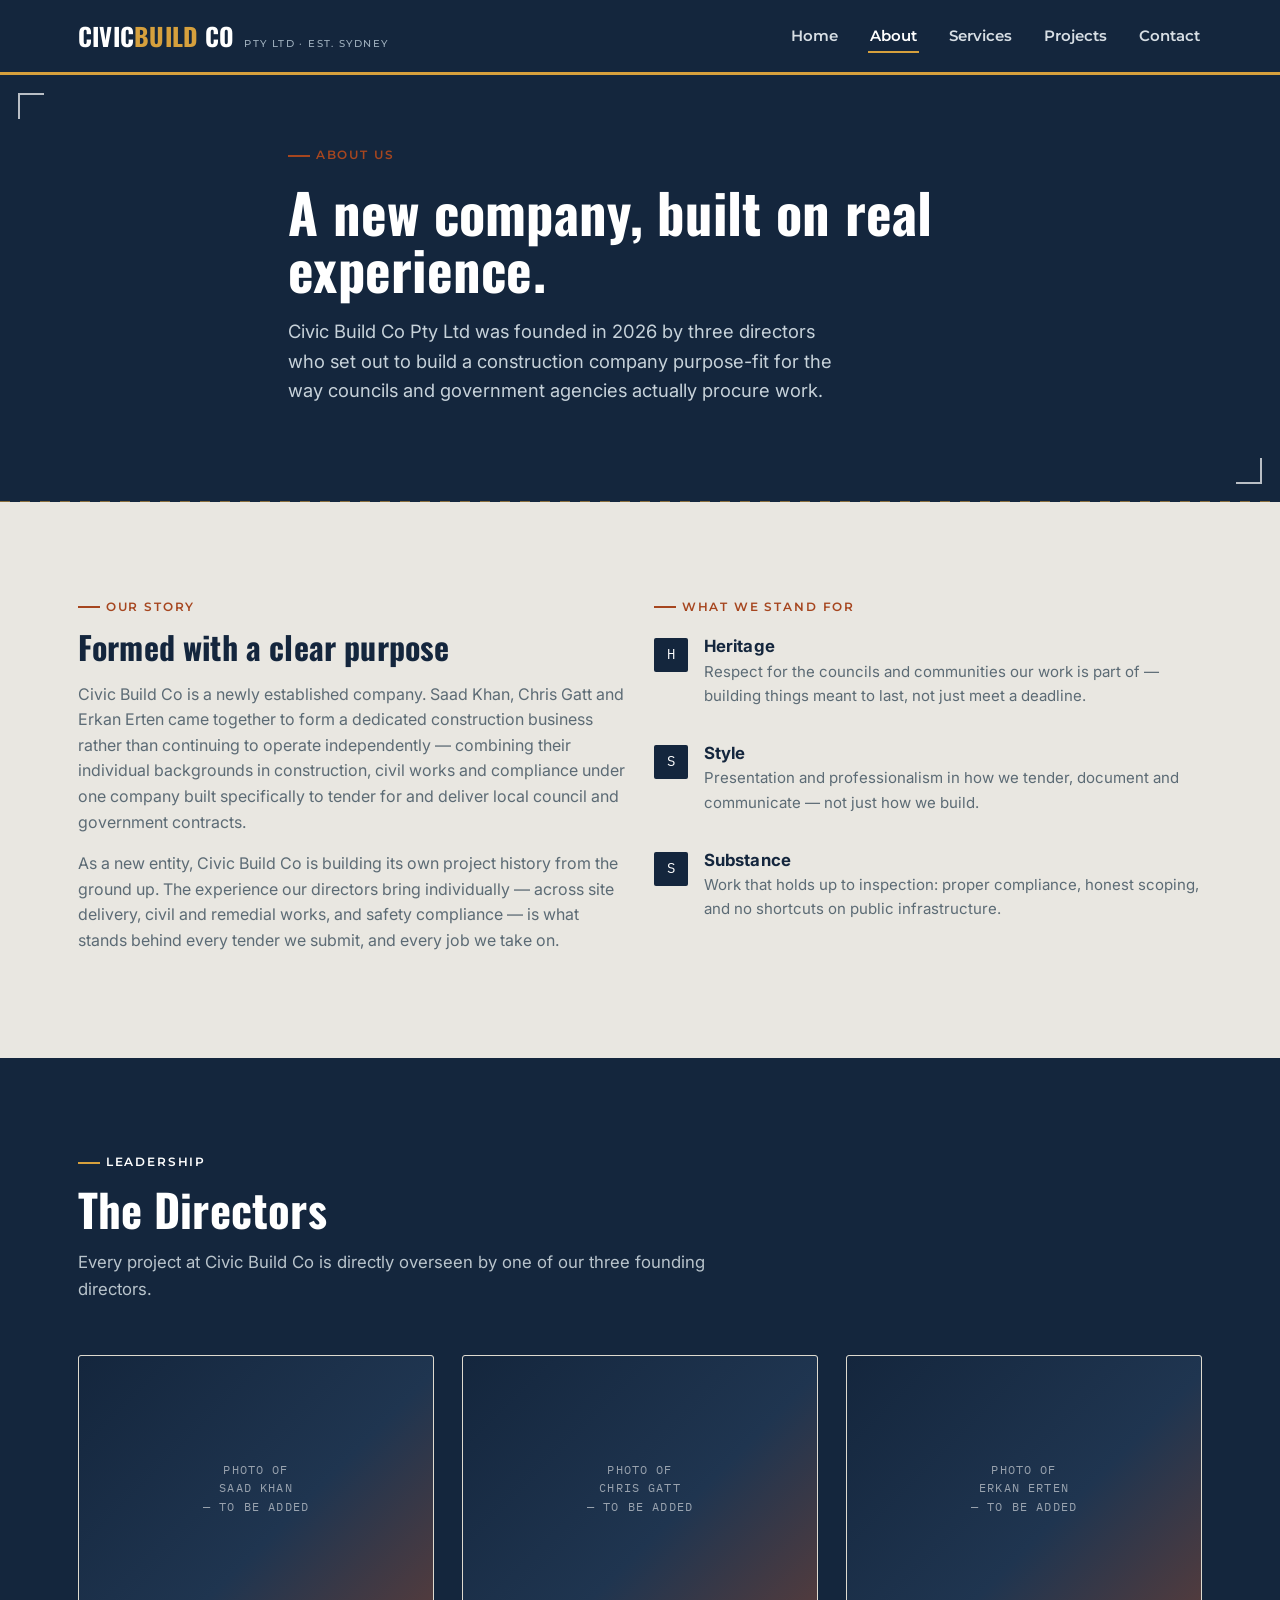
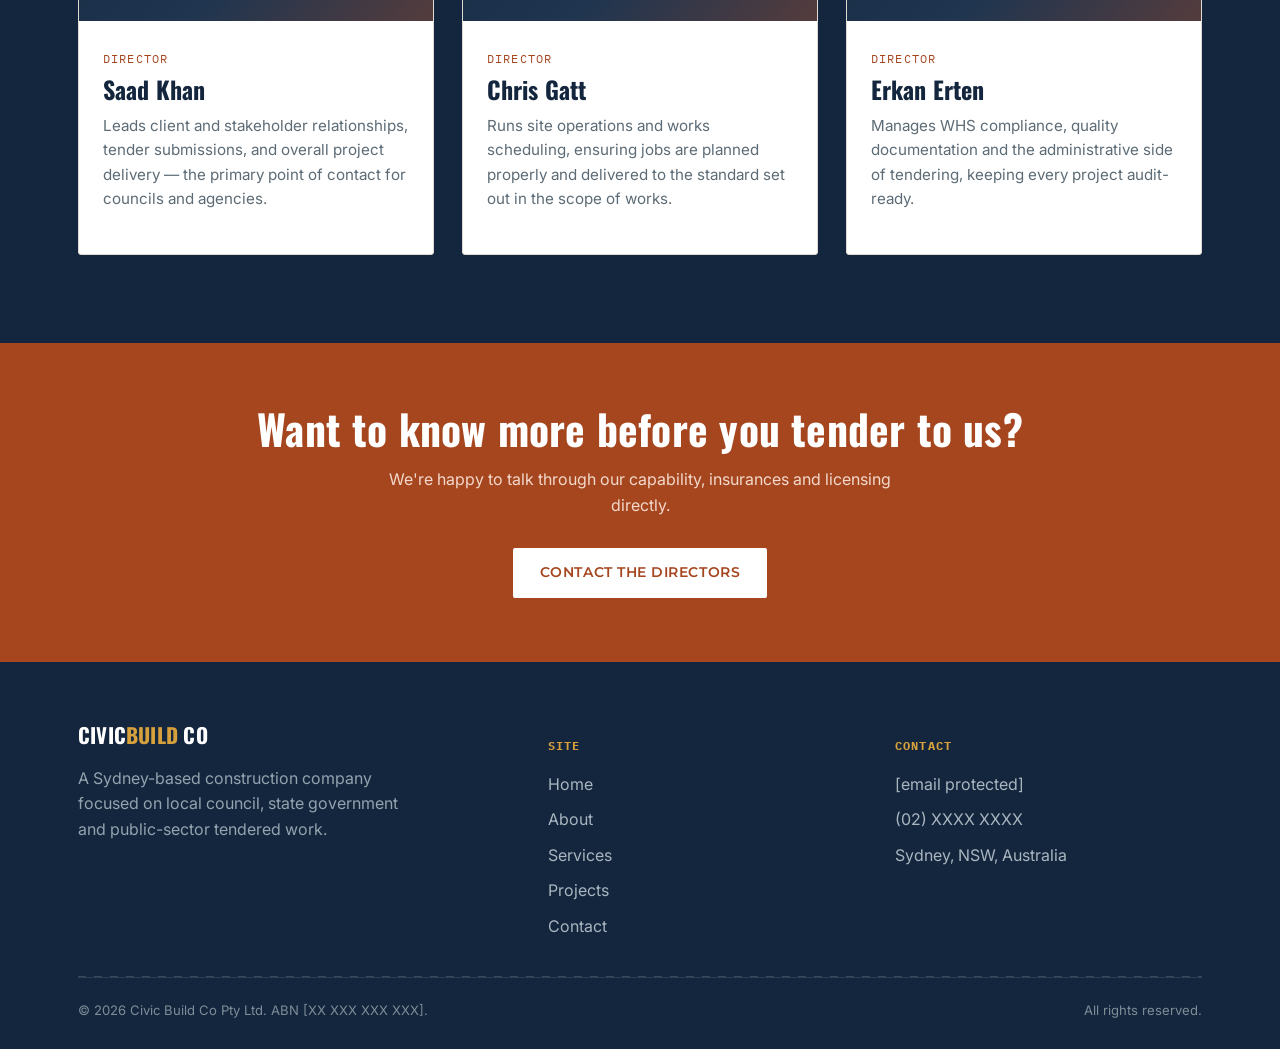
==== about.html @ bfa8e7fe "Add files via upload" ====
<!DOCTYPE html>
<html lang="en-AU">
<head>
<meta charset="UTF-8">
<meta name="viewport" content="width=device-width, initial-scale=1.0">
<title>About | Civic Build Co</title>
<meta name="description" content="Meet Civic Build Co — a Sydney-based construction company founded by three directors focused on local council and government tendered works.">
<link rel="stylesheet" href="styles.css">
</head>
<body>
<a href="#main" class="skip-link">Skip to content</a>

<header class="site-header">
  <nav class="nav-inner">
    <a href="index.html" class="brand">
      <span class="brand-mark">CIVIC<span>BUILD</span> CO</span>
      <span class="brand-sub">Pty Ltd · Est. Sydney</span>
    </a>
    <button class="nav-toggle" aria-label="Toggle menu" aria-expanded="false">☰</button>
    <ul class="nav-links">
      <li><a href="index.html">Home</a></li>
      <li><a href="about.html" class="active">About</a></li>
      <li><a href="services.html">Services</a></li>
      <li><a href="projects.html">Projects</a></li>
      <li><a href="contact.html">Contact</a></li>
    </ul>
  </nav>
</header>

<main id="main">

  <section class="hero" style="padding: 64px 0 78px;">
    <div class="regmark tl"></div>
    <div class="regmark br"></div>
    <div class="wrap hero-inner">
      <span class="eyebrow">About Us</span>
      <h1 style="font-size: clamp(2.2rem, 5vw, 3.4rem);">A new company, built on real experience.</h1>
      <p class="lede">Civic Build Co Pty Ltd was founded in 2026 by three directors who set out to build a construction company purpose-fit for the way councils and government agencies actually procure work.</p>
    </div>
  </section>

  <section>
    <div class="wrap">
      <div class="grid grid-2" style="align-items:start;">
        <div>
          <span class="eyebrow">Our Story</span>
          <h2 style="margin-top:14px; font-size:2rem;">Formed with a clear purpose</h2>
          <p style="color:var(--steel); margin-top:18px;">Civic Build Co is a newly established company. Saad Khan, Chris Gatt and Erkan Erten came together to form a dedicated construction business rather than continuing to operate independently — combining their individual backgrounds in construction, civil works and compliance under one company built specifically to tender for and deliver local council and government contracts.</p>
          <p style="color:var(--steel); margin-top:14px;">As a new entity, Civic Build Co is building its own project history from the ground up. The experience our directors bring individually — across site delivery, civil and remedial works, and safety compliance — is what stands behind every tender we submit, and every job we take on.</p>
        </div>
        <div>
          <span class="eyebrow">What We Stand For</span>
          <ul class="value-list" style="margin-top:22px;">
            <li>
              <span class="value-num" style="background:var(--ink);">H</span>
              <div>
                <h4>Heritage</h4>
                <p>Respect for the councils and communities our work is part of — building things meant to last, not just meet a deadline.</p>
              </div>
            </li>
            <li>
              <span class="value-num" style="background:var(--ink);">S</span>
              <div>
                <h4>Style</h4>
                <p>Presentation and professionalism in how we tender, document and communicate — not just how we build.</p>
              </div>
            </li>
            <li>
              <span class="value-num" style="background:var(--ink);">S</span>
              <div>
                <h4>Substance</h4>
                <p>Work that holds up to inspection: proper compliance, honest scoping, and no shortcuts on public infrastructure.</p>
              </div>
            </li>
          </ul>
        </div>
      </div>
    </div>
  </section>

  <section class="section-ink">
    <div class="wrap">
      <div class="section-head">
        <span class="eyebrow">Leadership</span>
        <h2>The Directors</h2>
        <p>Every project at Civic Build Co is directly overseen by one of our three founding directors.</p>
      </div>
      <div class="grid grid-3">
        <div class="director">
          <div class="director-photo">Photo of<br>Saad Khan<br>— to be added</div>
          <div class="director-body">
            <span class="role">Director</span>
            <h3>Saad Khan</h3>
            <p>Leads client and stakeholder relationships, tender submissions, and overall project delivery — the primary point of contact for councils and agencies.</p>
          </div>
        </div>
        <div class="director">
          <div class="director-photo">Photo of<br>Chris Gatt<br>— to be added</div>
          <div class="director-body">
            <span class="role">Director</span>
            <h3>Chris Gatt</h3>
            <p>Runs site operations and works scheduling, ensuring jobs are planned properly and delivered to the standard set out in the scope of works.</p>
          </div>
        </div>
        <div class="director">
          <div class="director-photo">Photo of<br>Erkan Erten<br>— to be added</div>
          <div class="director-body">
            <span class="role">Director</span>
            <h3>Erkan Erten</h3>
            <p>Manages WHS compliance, quality documentation and the administrative side of tendering, keeping every project audit-ready.</p>
          </div>
        </div>
      </div>
    </div>
  </section>

  <section class="cta-band">
    <div class="wrap">
      <h2>Want to know more before you tender to us?</h2>
      <p>We're happy to talk through our capability, insurances and licensing directly.</p>
      <div class="cta-row">
        <a href="contact.html" class="btn btn-amber" style="background:var(--white); color:var(--rust);">Contact the directors</a>
      </div>
    </div>
  </section>

</main>

<footer>
  <div class="wrap">
    <div class="footer-grid">
      <div>
        <span class="brand-mark" style="font-size:1.3rem;">CIVIC<span>BUILD</span> CO</span>
        <p style="margin-top:14px; max-width:320px; color:#93A3AF;">A Sydney-based construction company focused on local council, state government and public-sector tendered work.</p>
      </div>
      <div>
        <h5>Site</h5>
        <ul>
          <li><a href="index.html">Home</a></li>
          <li><a href="about.html">About</a></li>
          <li><a href="services.html">Services</a></li>
          <li><a href="projects.html">Projects</a></li>
          <li><a href="contact.html">Contact</a></li>
        </ul>
      </div>
      <div>
        <h5>Contact</h5>
        <ul>
          <li>[email protected]</li>
          <li>(02) XXXX XXXX</li>
          <li>Sydney, NSW, Australia</li>
        </ul>
      </div>
    </div>
    <hr class="dashline">
    <div class="footer-bottom">
      <span>© 2026 Civic Build Co Pty Ltd. ABN [XX XXX XXX XXX].</span>
      <span>All rights reserved.</span>
    </div>
  </div>
</footer>

<script src="script.js"></script>
</body>
</html>
---- styles.css ----
/* ============================================================
   CIVIC BUILD CO — Design tokens
   Palette: Ink Navy / Concrete / Brick Rust / Survey Amber / Steel
   Display: Oswald (condensed, industrial, civic-signage feel)
   Nav / labels: Montserrat (geometric structure for wayfinding elements)
   Body: Inter (clean, highly legible for long-form council/tender copy)
   Utility: IBM Plex Mono (spec / tender reference codes)
   ============================================================ */

@import url('https://fonts.googleapis.com/css2?family=Oswald:wght@500;600;700&family=Montserrat:wght@500;600;700&family=Inter:wght@400;500;600&family=IBM+Plex+Mono:wght@500;600&display=swap');

:root{
  --ink:        #14263D;   /* primary navy - nav, headers, footer */
  --ink-2:      #1F3550;   /* lighter navy for panels */
  --concrete:   #E9E7E1;   /* page background - warm grey concrete */
  --concrete-2: #F5F4F0;   /* card background, lighter */
  --rust:       #A6461F;   /* brick / heritage accent */
  --amber:      #D6A03D;   /* survey amber - CTA / highlight */
  --steel:      #5C6B75;   /* secondary text, rules */
  --charcoal:   #1F2A33;   /* body text */
  --white:      #FFFFFF;

  --display: 'Oswald', sans-serif;
  --label:   'Montserrat', sans-serif;
  --body:    'Inter', sans-serif;
  --mono:    'IBM Plex Mono', monospace;

  --max: 1180px;
}

*{ box-sizing: border-box; }
html{ scroll-behavior: smooth; }

body{
  margin:0;
  background: var(--concrete);
  color: var(--charcoal);
  font-family: var(--body);
  font-size: 16px;
  line-height: 1.6;
  -webkit-font-smoothing: antialiased;
}

img{ max-width:100%; display:block; }
a{ color: inherit; text-decoration:none; }

h1,h2,h3,h4{
  font-family: var(--display);
  font-weight: 700;
  letter-spacing: 0.005em;
  line-height: 1.05;
  margin: 0;
  color: var(--ink);
}

.eyebrow{
  font-family: var(--label);
  font-weight: 600;
  font-size: 0.72rem;
  letter-spacing: 0.16em;
  text-transform: uppercase;
  color: var(--rust);
  display: inline-flex;
  align-items: center;
  gap: 0.5em;
}
.eyebrow::before{
  content:"";
  width: 22px;
  height: 2px;
  background: var(--rust);
  display:inline-block;
}

.wrap{
  max-width: var(--max);
  margin: 0 auto;
  padding: 0 28px;
}

/* ---------- header / nav ---------- */
.site-header{
  background: var(--ink);
  position: sticky;
  top: 0;
  z-index: 50;
  border-bottom: 3px solid var(--amber);
}
.nav-inner{
  max-width: var(--max);
  margin: 0 auto;
  padding: 16px 28px;
  display:flex;
  align-items:center;
  justify-content:space-between;
  gap: 20px;
}
.brand{
  display:flex;
  align-items:baseline;
  gap: 10px;
  color: var(--white);
}
.brand-mark{
  font-family: var(--display);
  font-weight: 700;
  font-size: 1.55rem;
  letter-spacing: 0.01em;
  color: var(--white);
}
.brand-mark span{ color: var(--amber); }
.brand-sub{
  font-family: var(--label);
  font-weight: 500;
  font-size: 0.62rem;
  letter-spacing: 0.14em;
  text-transform: uppercase;
  color: #9FB0BE;
  display:none;
}
@media (min-width: 640px){ .brand-sub{ display:inline; } }

.nav-links{
  display:flex;
  gap: 28px;
  list-style:none;
  margin:0; padding:0;
}
.nav-links a{
  font-family: var(--label);
  color: #D7DEE4;
  font-weight: 600;
  font-size: 0.92rem;
  padding: 6px 2px;
  border-bottom: 2px solid transparent;
  transition: color .15s ease, border-color .15s ease;
}
.nav-links a:hover, .nav-links a.active{
  color: var(--white);
  border-bottom-color: var(--amber);
}
.nav-toggle{ display:none; }

@media (max-width: 760px){
  .nav-links{
    position:absolute;
    top: 100%; left:0; right:0;
    background: var(--ink);
    flex-direction:column;
    padding: 8px 28px 20px;
    gap: 14px;
    display:none;
    border-bottom: 3px solid var(--amber);
  }
  .nav-links.open{ display:flex; }
  .nav-toggle{
    display:inline-flex;
    background:none;
    border: 1px solid #3A5066;
    color: var(--white);
    padding: 8px 12px;
    font-size: 1.1rem;
    cursor:pointer;
    border-radius: 3px;
  }
}

/* ---------- hero ---------- */
.hero{
  position:relative;
  background: var(--ink);
  color: var(--white);
  overflow:hidden;
  padding: 84px 0 96px;
}
.hero::after{
  /* dashed survey line motif */
  content:"";
  position:absolute;
  left:0; right:0; bottom:0;
  height: 1px;
  background-image: linear-gradient(90deg, rgba(214,160,61,0.6) 0 10px, transparent 10px 20px);
  background-size: 20px 1px;
}
.hero-inner{
  position:relative;
  z-index:2;
  max-width: 760px;
}
.hero h1{
  color: var(--white);
  font-size: clamp(2.6rem, 6vw, 4.4rem);
  margin-top: 18px;
}
.hero p.lede{
  font-size: 1.15rem;
  color: #C7D2DA;
  max-width: 560px;
  margin-top: 20px;
}
.hero .cta-row{
  display:flex;
  gap:14px;
  flex-wrap:wrap;
  margin-top: 34px;
}

/* skyline silhouette graphic */
.skyline{
  position:absolute;
  right: -40px; bottom: -1px;
  opacity: 0.9;
  width: min(52vw, 620px);
  z-index:1;
}
.skyline path{ fill: var(--ink-2); }
.skyline .rust{ fill: var(--rust); opacity:0.55; }

/* corner registration marks - signature element */
.regmark{
  position:absolute;
  width: 26px; height:26px;
  border-color: var(--amber);
  opacity:0.7;
}
.regmark.tl{ top:18px; left:18px; border-top:2px solid; border-left:2px solid; }
.regmark.br{ bottom:18px; right:18px; border-bottom:2px solid; border-right:2px solid; }

/* ---------- buttons ---------- */
.btn{
  display:inline-flex;
  align-items:center;
  gap:8px;
  padding: 13px 26px;
  font-family: var(--label);
  font-weight: 600;
  font-size: 0.85rem;
  letter-spacing: 0.04em;
  text-transform: uppercase;
  border-radius: 2px;
  border: 1px solid transparent;
  cursor:pointer;
  transition: transform .12s ease, background .15s ease, color .15s ease;
}
.btn:hover{ transform: translateY(-1px); }
.btn-amber{ background: var(--amber); color: var(--ink); font-weight:600; }
.btn-amber:hover{ background:#E4B155; }
.btn-outline{ border-color: rgba(255,255,255,0.4); color: var(--white); }
.btn-outline:hover{ border-color: var(--white); }
.btn-ink{ border-color: var(--ink); color: var(--ink); }
.btn-ink:hover{ background: var(--ink); color: var(--white); }

/* ---------- sections ---------- */
section{ padding: 88px 0; position:relative; }
.section-alt{ background: var(--concrete-2); }
.section-ink{ background: var(--ink); color: var(--white); }
.section-ink h2, .section-ink .eyebrow{ color: var(--white); }
.section-ink .eyebrow::before{ background: var(--amber); }

.section-head{ max-width: 640px; margin-bottom: 52px; }
.section-head h2{ font-size: clamp(2rem, 4vw, 2.8rem); margin-top: 14px; }
.section-head p{ color: var(--steel); margin-top: 16px; font-size: 1.05rem; }
.section-ink .section-head p{ color: #B9C4CC; }

/* spec tag - mono reference code, used because services genuinely map to tender/spec codes */
.spec-tag{
  font-family: var(--mono);
  font-size: 0.72rem;
  color: var(--rust);
  letter-spacing: 0.08em;
  background: rgba(166,70,31,0.09);
  padding: 3px 8px;
  border-radius: 2px;
  display:inline-block;
}
.section-ink .spec-tag{ background: rgba(214,160,61,0.14); color: var(--amber); }

/* grid */
.grid{ display:grid; gap: 28px; }
.grid-3{ grid-template-columns: repeat(3, 1fr); }
.grid-2{ grid-template-columns: repeat(2, 1fr); }
@media (max-width: 900px){ .grid-3{ grid-template-columns: 1fr 1fr; } }
@media (max-width: 640px){ .grid-3, .grid-2{ grid-template-columns: 1fr; } }

.card{
  background: var(--white);
  border: 1px solid #DEDACF;
  padding: 30px 26px;
  border-radius: 3px;
  position:relative;
}
.card h3{ font-size: 1.4rem; margin-top:12px; }
.card p{ color: var(--steel); margin-top:10px; font-size: 0.98rem; }
.card .regmark{ width:14px; height:14px; opacity:0.5; }
.card .regmark.tl{ top:10px; left:10px; }

/* directors */
.director{
  background: var(--white);
  border: 1px solid #DEDACF;
  padding: 0;
  overflow:hidden;
  border-radius: 3px;
}
.director-photo{
  aspect-ratio: 4/3;
  background: linear-gradient(135deg, var(--ink) 0%, var(--ink-2) 60%, var(--rust) 160%);
  display:flex;
  align-items:center;
  justify-content:center;
  color: rgba(255,255,255,0.55);
  font-family: var(--mono);
  font-size: 0.72rem;
  letter-spacing:0.1em;
  text-transform:uppercase;
  text-align:center;
  padding: 20px;
}
.director-body{ padding: 24px 24px 28px; }
.director-body .role{
  font-family: var(--mono);
  font-size: 0.72rem;
  letter-spacing:0.1em;
  text-transform:uppercase;
  color: var(--rust);
}
.director-body h3{ margin-top: 6px; font-size: 1.5rem; }
.director-body p{ color: var(--steel); margin-top:12px; font-size: 0.95rem; }

/* project placeholder frames */
.project-frame{
  aspect-ratio: 4/3;
  background: repeating-linear-gradient(135deg, #DAD6CB 0 2px, var(--concrete-2) 2px 14px);
  border: 1px dashed var(--steel);
  display:flex;
  flex-direction:column;
  align-items:center;
  justify-content:center;
  gap:6px;
  color: var(--steel);
  font-family: var(--mono);
  font-size: 0.72rem;
  letter-spacing:0.08em;
  text-transform:uppercase;
  text-align:center;
  padding: 16px;
}

/* divider with dashed survey line */
.dashline{
  border:0;
  height:1px;
  background-image: linear-gradient(90deg, rgba(92,107,117,0.5) 0 8px, transparent 8px 16px);
  background-size: 16px 1px;
  margin: 0;
}

/* value list */
.value-list{ list-style:none; margin:0; padding:0; display:grid; gap:22px; }
.value-list li{ display:flex; gap:16px; align-items:flex-start; }
.value-num{
  font-family: var(--mono);
  font-size: 0.85rem;
  color: var(--white);
  background: var(--rust);
  min-width: 34px; height:34px;
  border-radius: 2px;
  display:flex; align-items:center; justify-content:center;
  flex-shrink:0;
}
.value-list h4{ font-family: var(--body); font-weight:700; font-size:1.05rem; }
.value-list p{ color: var(--steel); font-size:0.94rem; margin-top:4px; }

/* CTA band */
.cta-band{
  background: var(--rust);
  color: var(--white);
  padding: 64px 0;
  text-align:center;
}
.cta-band h2{ color: var(--white); font-size: clamp(1.8rem, 4vw, 2.6rem); }
.cta-band p{ color: #F3D9CB; max-width: 560px; margin: 16px auto 0; }
.cta-band .cta-row{ justify-content:center; margin-top: 30px; }

/* forms */
.form-grid{ display:grid; gap:18px; grid-template-columns: 1fr 1fr; }
.form-grid .full{ grid-column: 1 / -1; }
@media (max-width:640px){ .form-grid{ grid-template-columns: 1fr; } }
label{
  font-family: var(--mono);
  font-size: 0.72rem;
  letter-spacing:0.08em;
  text-transform:uppercase;
  color: var(--steel);
  display:block;
  margin-bottom:8px;
}
input, textarea, select{
  width:100%;
  padding: 12px 14px;
  border: 1px solid #C9C4B6;
  background: var(--white);
  font-family: var(--body);
  font-size: 0.98rem;
  color: var(--charcoal);
  border-radius: 2px;
}
input:focus, textarea:focus, select:focus{
  outline: 2px solid var(--amber);
  outline-offset: 1px;
}
textarea{ resize: vertical; min-height: 130px; }

/* contact info blocks */
.info-block{ display:flex; gap:16px; align-items:flex-start; padding: 18px 0; }
.info-block + .info-block{ border-top: 1px solid #DEDACF; }
.info-block .label{ font-family:var(--mono); font-size:0.7rem; text-transform:uppercase; letter-spacing:0.08em; color:var(--rust); min-width:120px; }

/* footer */
footer{
  background: var(--ink);
  color: #A9B6C0;
  padding: 56px 0 28px;
}
.footer-grid{
  display:grid;
  grid-template-columns: 1.4fr 1fr 1fr;
  gap: 40px;
  padding-bottom: 36px;
}
@media (max-width:760px){ .footer-grid{ grid-template-columns: 1fr; gap:28px; } }
footer h5{
  font-family: var(--mono);
  font-size: 0.72rem;
  letter-spacing:0.1em;
  text-transform:uppercase;
  color: var(--amber);
  margin-bottom: 16px;
}
footer ul{ list-style:none; margin:0; padding:0; display:grid; gap:10px; }
footer a:hover{ color: var(--white); }
.footer-bottom{
  border-top: 1px solid #2A3E54;
  padding-top: 22px;
  display:flex;
  justify-content:space-between;
  flex-wrap:wrap;
  gap:10px;
  font-size: 0.82rem;
  color: #7E8D98;
}

/* skip link for accessibility */
.skip-link{
  position:absolute; left:-999px; top:auto;
  background:var(--amber); color:var(--ink); padding:10px 16px; z-index:100;
}
.skip-link:focus{ left: 12px; top:12px; }

@media (prefers-reduced-motion: reduce){
  *{ scroll-behavior: auto !important; transition:none !important; }
}
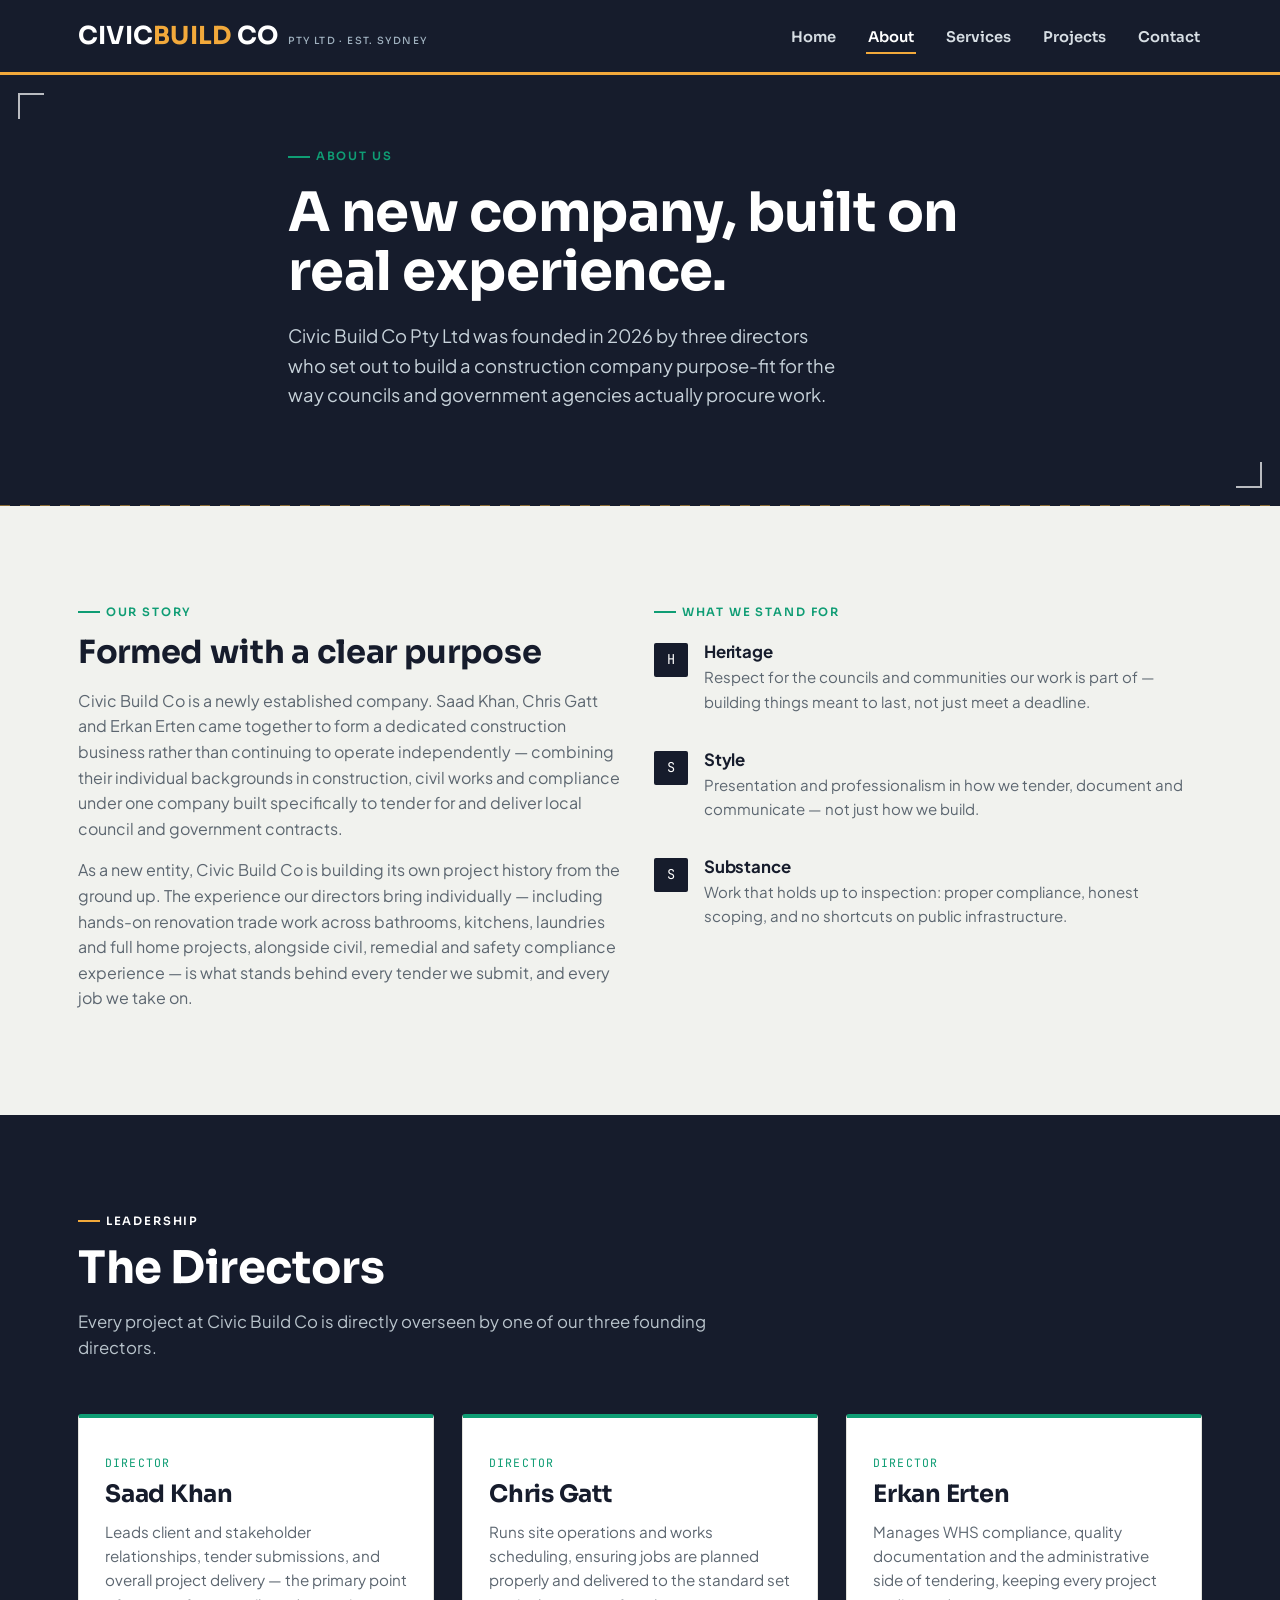
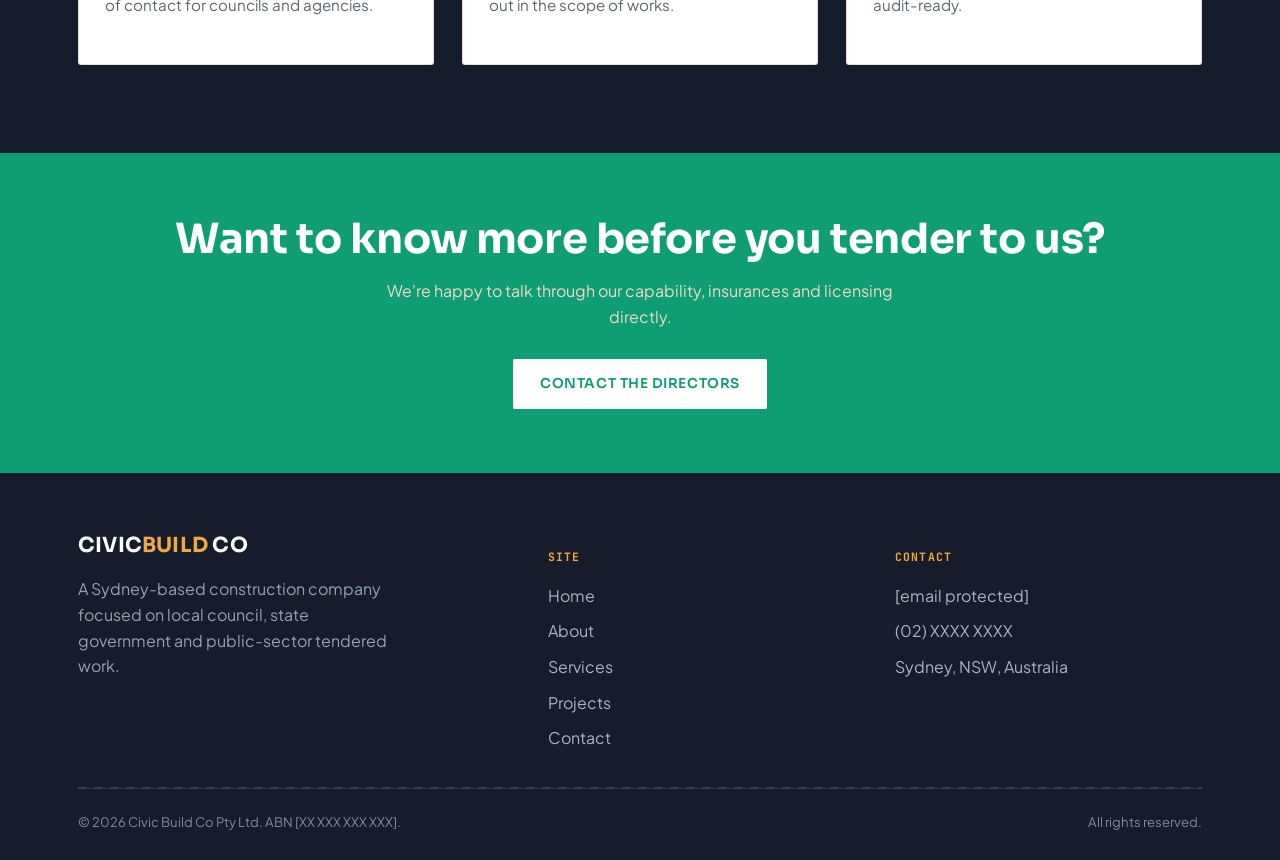
==== commit 9a9c9488: "Add files via upload" ====
--- a/about.html
+++ b/about.html
@@ -6,6 +6,7 @@
 <title>About | Civic Build Co</title>
 <meta name="description" content="Meet Civic Build Co — a Sydney-based construction company founded by three directors focused on local council and government tendered works.">
 <link rel="stylesheet" href="styles.css">
+<noscript><style>.grid > *, .section-head, .cta-band .wrap, .info-block{opacity:1 !important; transform:none !important;}</style></noscript>
 </head>
 <body>
 <a href="#main" class="skip-link">Skip to content</a>
@@ -46,7 +47,7 @@
           <span class="eyebrow">Our Story</span>
           <h2 style="margin-top:14px; font-size:2rem;">Formed with a clear purpose</h2>
           <p style="color:var(--steel); margin-top:18px;">Civic Build Co is a newly established company. Saad Khan, Chris Gatt and Erkan Erten came together to form a dedicated construction business rather than continuing to operate independently — combining their individual backgrounds in construction, civil works and compliance under one company built specifically to tender for and deliver local council and government contracts.</p>
-          <p style="color:var(--steel); margin-top:14px;">As a new entity, Civic Build Co is building its own project history from the ground up. The experience our directors bring individually — across site delivery, civil and remedial works, and safety compliance — is what stands behind every tender we submit, and every job we take on.</p>
+          <p style="color:var(--steel); margin-top:14px;">As a new entity, Civic Build Co is building its own project history from the ground up. The experience our directors bring individually — including hands-on renovation trade work across bathrooms, kitchens, laundries and full home projects, alongside civil, remedial and safety compliance experience — is what stands behind every tender we submit, and every job we take on.</p>
         </div>
         <div>
           <span class="eyebrow">What We Stand For</span>
@@ -87,7 +88,6 @@
       </div>
       <div class="grid grid-3">
         <div class="director">
-          <div class="director-photo">Photo of<br>Saad Khan<br>— to be added</div>
           <div class="director-body">
             <span class="role">Director</span>
             <h3>Saad Khan</h3>
@@ -95,7 +95,6 @@
           </div>
         </div>
         <div class="director">
-          <div class="director-photo">Photo of<br>Chris Gatt<br>— to be added</div>
           <div class="director-body">
             <span class="role">Director</span>
             <h3>Chris Gatt</h3>
@@ -103,7 +102,6 @@
           </div>
         </div>
         <div class="director">
-          <div class="director-photo">Photo of<br>Erkan Erten<br>— to be added</div>
           <div class="director-body">
             <span class="role">Director</span>
             <h3>Erkan Erten</h3>
--- a/styles.css
+++ b/styles.css
@@ -1,29 +1,28 @@
 /* ============================================================
    CIVIC BUILD CO — Design tokens
-   Palette: Ink Navy / Concrete / Brick Rust / Survey Amber / Steel
-   Display: Oswald (condensed, industrial, civic-signage feel)
-   Nav / labels: Montserrat (geometric structure for wayfinding elements)
-   Body: Inter (clean, highly legible for long-form council/tender copy)
-   Utility: IBM Plex Mono (spec / tender reference codes)
+   Palette: Deep Indigo-Charcoal / Cool Concrete / Emerald / Amber / Steel
+   Display: Sora (contemporary geometric sans, confident headlines)
+   Body: Plus Jakarta Sans (warm, modern, highly legible)
+   Utility: JetBrains Mono (spec / tender reference codes)
    ============================================================ */
 
-@import url('https://fonts.googleapis.com/css2?family=Oswald:wght@500;600;700&family=Montserrat:wght@500;600;700&family=Inter:wght@400;500;600&family=IBM+Plex+Mono:wght@500;600&display=swap');
+@import url('https://fonts.googleapis.com/css2?family=Sora:wght@500;600;700;800&family=Plus+Jakarta+Sans:wght@400;500;600;700&family=JetBrains+Mono:wght@500;600&display=swap');
 
 :root{
-  --ink:        #14263D;   /* primary navy - nav, headers, footer */
-  --ink-2:      #1F3550;   /* lighter navy for panels */
-  --concrete:   #E9E7E1;   /* page background - warm grey concrete */
-  --concrete-2: #F5F4F0;   /* card background, lighter */
-  --rust:       #A6461F;   /* brick / heritage accent */
-  --amber:      #D6A03D;   /* survey amber - CTA / highlight */
-  --steel:      #5C6B75;   /* secondary text, rules */
-  --charcoal:   #1F2A33;   /* body text */
+  --ink:        #161C2C;   /* deep indigo-charcoal - nav, headers, footer */
+  --ink-2:      #232C42;   /* lighter panel tone */
+  --concrete:   #F1F2EE;   /* page background - cool light grey */
+  --concrete-2: #F7F7F3;   /* section-alt background */
+  --rust:       #0F9D74;   /* primary accent - emerald */
+  --amber:      #F2A93B;   /* secondary accent - warm amber, CTAs */
+  --steel:      #5C6670;   /* secondary text, rules */
+  --charcoal:   #1B2230;   /* body text */
   --white:      #FFFFFF;
 
-  --display: 'Oswald', sans-serif;
-  --label:   'Montserrat', sans-serif;
-  --body:    'Inter', sans-serif;
-  --mono:    'IBM Plex Mono', monospace;
+  --display: 'Sora', sans-serif;
+  --label:   'Sora', sans-serif;
+  --body:    'Plus Jakarta Sans', sans-serif;
+  --mono:    'JetBrains Mono', monospace;
 
   --max: 1180px;
 }
@@ -47,8 +46,8 @@
 h1,h2,h3,h4{
   font-family: var(--display);
   font-weight: 700;
-  letter-spacing: 0.005em;
-  line-height: 1.05;
+  letter-spacing: -0.01em;
+  line-height: 1.08;
   margin: 0;
   color: var(--ink);
 }
@@ -297,26 +296,12 @@
 /* directors */
 .director{
   background: var(--white);
-  border: 1px solid #DEDACF;
+  border: 1px solid #E2E2DC;
+  border-top: 4px solid var(--rust);
   padding: 0;
-  overflow:hidden;
   border-radius: 3px;
 }
-.director-photo{
-  aspect-ratio: 4/3;
-  background: linear-gradient(135deg, var(--ink) 0%, var(--ink-2) 60%, var(--rust) 160%);
-  display:flex;
-  align-items:center;
-  justify-content:center;
-  color: rgba(255,255,255,0.55);
-  font-family: var(--mono);
-  font-size: 0.72rem;
-  letter-spacing:0.1em;
-  text-transform:uppercase;
-  text-align:center;
-  padding: 20px;
-}
-.director-body{ padding: 24px 24px 28px; }
+.director-body{ padding: 30px 26px 32px; }
 .director-body .role{
   font-family: var(--mono);
   font-size: 0.72rem;
@@ -324,7 +309,7 @@
   text-transform:uppercase;
   color: var(--rust);
 }
-.director-body h3{ margin-top: 6px; font-size: 1.5rem; }
+.director-body h3{ margin-top: 8px; font-size: 1.5rem; }
 .director-body p{ color: var(--steel); margin-top:12px; font-size: 0.95rem; }
 
 /* project placeholder frames */
@@ -450,7 +435,165 @@
   color: #7E8D98;
 }
 
-/* skip link for accessibility */
+/* ---------- scroll reveal system ---------- */
+.grid > *, .section-head, .cta-band .wrap, .info-block{
+  opacity: 0;
+  transform: translateY(28px);
+  transition: opacity .7s cubic-bezier(.16,.84,.44,1), transform .7s cubic-bezier(.16,.84,.44,1);
+}
+.grid > *.is-visible, .section-head.is-visible, .cta-band .wrap.is-visible, .info-block.is-visible{
+  opacity: 1;
+  transform: none;
+}
+
+/* ---------- hero entrance (pure CSS, no JS dependency) ---------- */
+.hero-inner > *{
+  animation: heroIn .8s cubic-bezier(.16,.84,.44,1) both;
+}
+.hero-inner .eyebrow{ animation-delay: .05s; }
+.hero-inner h1{ animation-delay: .15s; }
+.hero-inner .lede{ animation-delay: .3s; }
+.hero-inner .cta-row{ animation-delay: .45s; }
+@keyframes heroIn{
+  from{ opacity:0; transform: translateY(20px); }
+  to{ opacity:1; transform: none; }
+}
+
+/* ---------- sticky header scroll state ---------- */
+.site-header{ transition: box-shadow .25s ease, padding .25s ease; }
+.site-header.is-scrolled{ box-shadow: 0 8px 24px rgba(0,0,0,0.18); }
+
+/* ---------- stat counters ---------- */
+.stat-row{ display:grid; grid-template-columns: repeat(3, 1fr); gap: 28px; }
+@media (max-width:760px){ .stat-row{ grid-template-columns: 1fr; } }
+.stat-card{ text-align:center; padding: 6px 10px; }
+.stat-number{
+  font-family: var(--display);
+  font-weight: 700;
+  font-size: clamp(2.6rem, 6vw, 3.6rem);
+  color: var(--amber);
+  line-height:1;
+}
+.stat-label{
+  font-family: var(--label);
+  font-size: 0.82rem;
+  letter-spacing: 0.06em;
+  text-transform: uppercase;
+  color: #C7D2DA;
+  margin-top: 10px;
+}
+
+/* ---------- process steps ---------- */
+.step-row{ display:grid; grid-template-columns: repeat(4, 1fr); gap: 24px; counter-reset: step; }
+@media (max-width:900px){ .step-row{ grid-template-columns: 1fr 1fr; } }
+@media (max-width:560px){ .step-row{ grid-template-columns: 1fr; } }
+.step-card{
+  background: var(--white);
+  border: 1px solid #DEDACF;
+  padding: 26px 22px;
+  border-radius: 3px;
+  position:relative;
+}
+.step-card::before{
+  counter-increment: step;
+  content: counter(step, decimal-leading-zero);
+  font-family: var(--mono);
+  font-size: 0.78rem;
+  color: var(--rust);
+  display:block;
+  margin-bottom: 14px;
+}
+.step-card h4{ font-family: var(--body); font-weight:700; font-size: 1.02rem; color: var(--ink); }
+.step-card p{ color: var(--steel); font-size: 0.9rem; margin-top: 8px; }
+
+@media (prefers-reduced-motion: reduce){
+  .grid > *, .section-head, .cta-band .wrap, .info-block, .hero-inner > *{
+    transition:none !important; animation:none !important; opacity:1 !important; transform:none !important;
+  }
+}
+/* ---------- trust strip ---------- */
+.trust-strip{
+  background: var(--ink-2);
+  border-top: 1px solid rgba(255,255,255,0.08);
+}
+.trust-row{
+  display:flex;
+  flex-wrap:wrap;
+  justify-content:space-between;
+  gap: 22px 32px;
+  padding: 26px 0;
+}
+.trust-item{
+  display:flex;
+  align-items:center;
+  gap: 10px;
+  color: #D7DEE4;
+  font-family: var(--label);
+  font-size: 0.86rem;
+  font-weight: 600;
+}
+.trust-item .dot{
+  width: 7px; height:7px;
+  border-radius: 50%;
+  background: var(--rust);
+  flex-shrink:0;
+}
+
+/* ---------- difference grid (4-col feature list) ---------- */
+.difference-grid{ display:grid; grid-template-columns: repeat(4, 1fr); gap: 26px; }
+@media (max-width:900px){ .difference-grid{ grid-template-columns: 1fr 1fr; } }
+@media (max-width:560px){ .difference-grid{ grid-template-columns: 1fr; } }
+.difference-card{ padding: 4px 2px; }
+.difference-card .icon{
+  width: 46px; height:46px;
+  border-radius: 3px;
+  background: rgba(15,157,116,0.1);
+  color: var(--rust);
+  display:flex; align-items:center; justify-content:center;
+  font-family: var(--display);
+  font-weight:700;
+  font-size: 1.1rem;
+  margin-bottom: 16px;
+}
+.difference-card h4{ font-family: var(--body); font-weight:700; font-size: 1.05rem; color: var(--ink); }
+.difference-card p{ color: var(--steel); font-size: 0.92rem; margin-top: 8px; }
+
+/* ---------- project filter tabs ---------- */
+.filter-tabs{
+  display:flex;
+  flex-wrap:wrap;
+  gap: 10px;
+  margin-bottom: 40px;
+}
+.filter-tab{
+  font-family: var(--label);
+  font-size: 0.84rem;
+  font-weight: 600;
+  padding: 9px 18px;
+  border: 1px solid #D7D4C8;
+  background: var(--white);
+  color: var(--steel);
+  border-radius: 999px;
+  cursor: pointer;
+  transition: background .15s ease, color .15s ease, border-color .15s ease;
+}
+.filter-tab:hover{ border-color: var(--rust); color: var(--rust); }
+.filter-tab.active{ background: var(--ink); border-color: var(--ink); color: var(--white); }
+.project-card{ transition: opacity .25s ease, transform .25s ease; }
+.project-card.is-hidden{ display:none; }
+.project-tag{
+  position:absolute;
+  top: 12px; left: 12px;
+  background: var(--ink);
+  color: var(--white);
+  font-family: var(--mono);
+  font-size: 0.65rem;
+  letter-spacing: 0.06em;
+  text-transform: uppercase;
+  padding: 4px 9px;
+  border-radius: 999px;
+}
+
 .skip-link{
   position:absolute; left:-999px; top:auto;
   background:var(--amber); color:var(--ink); padding:10px 16px; z-index:100;
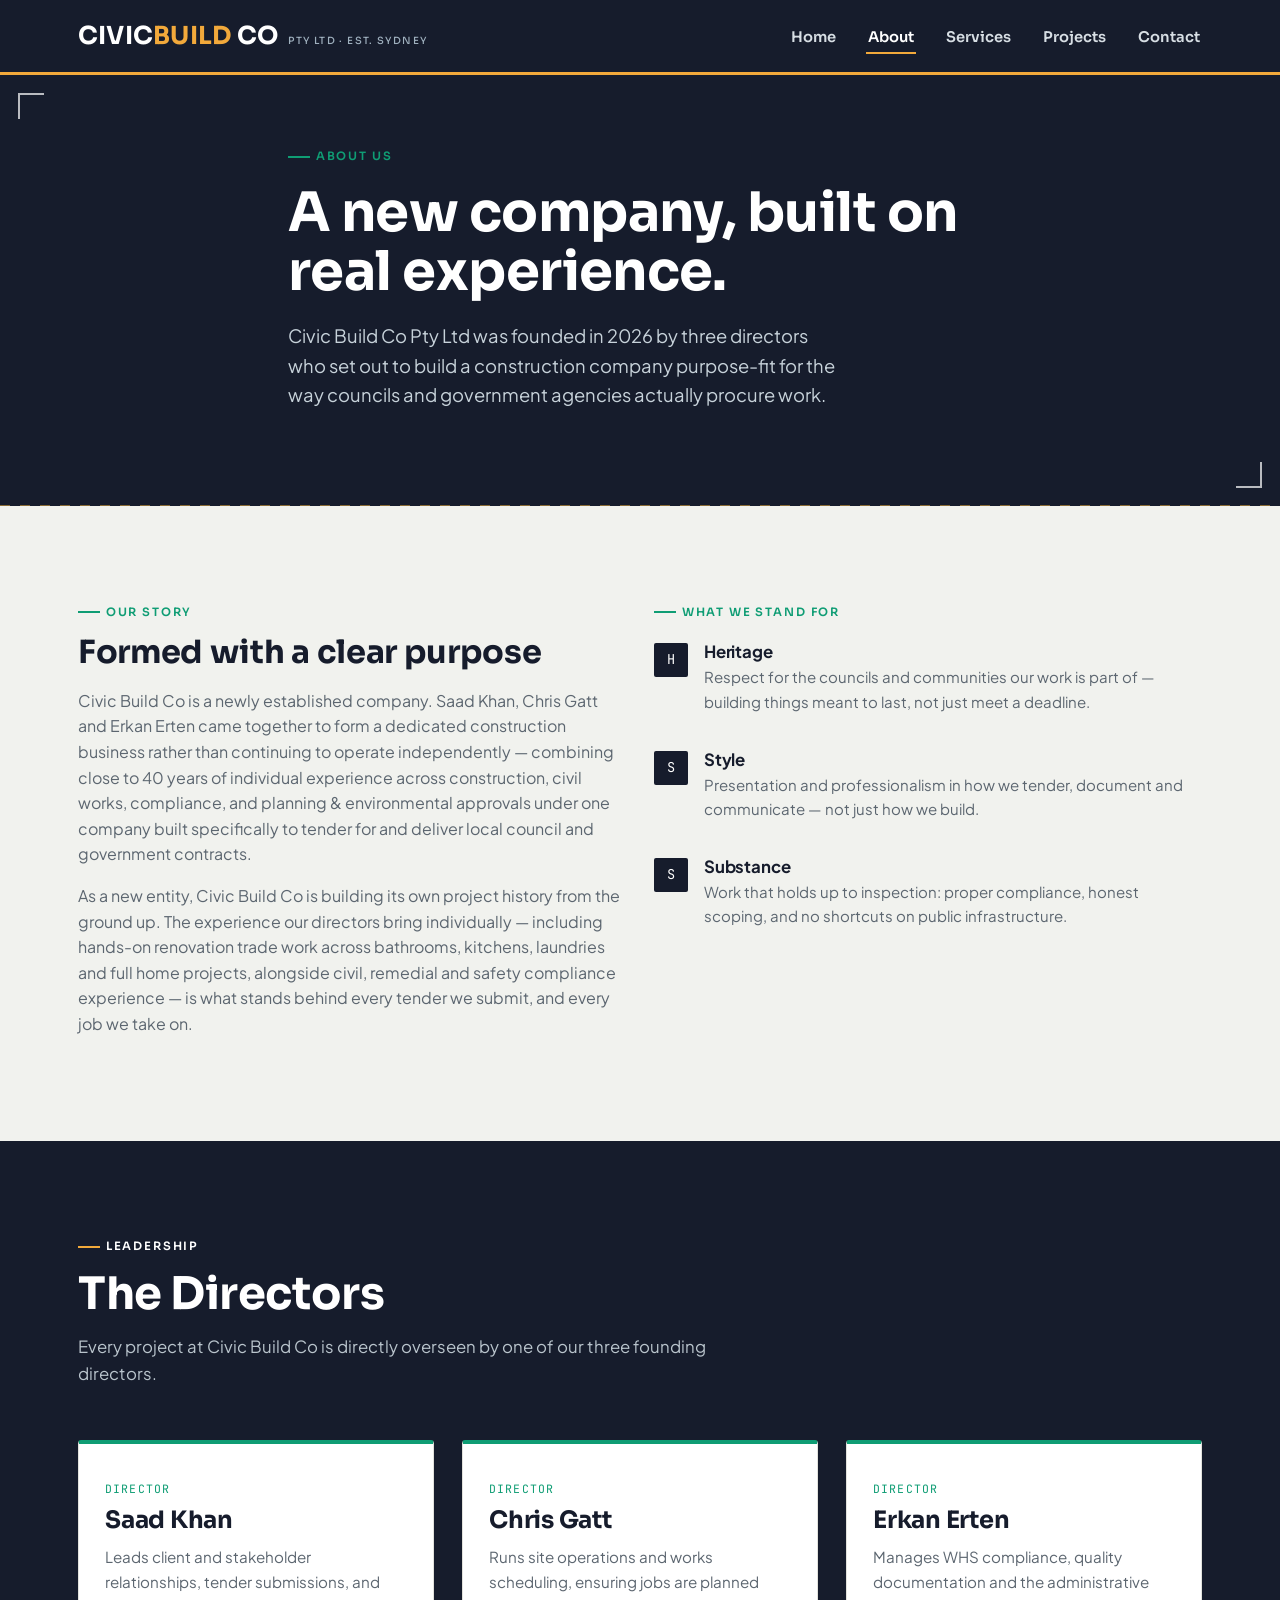
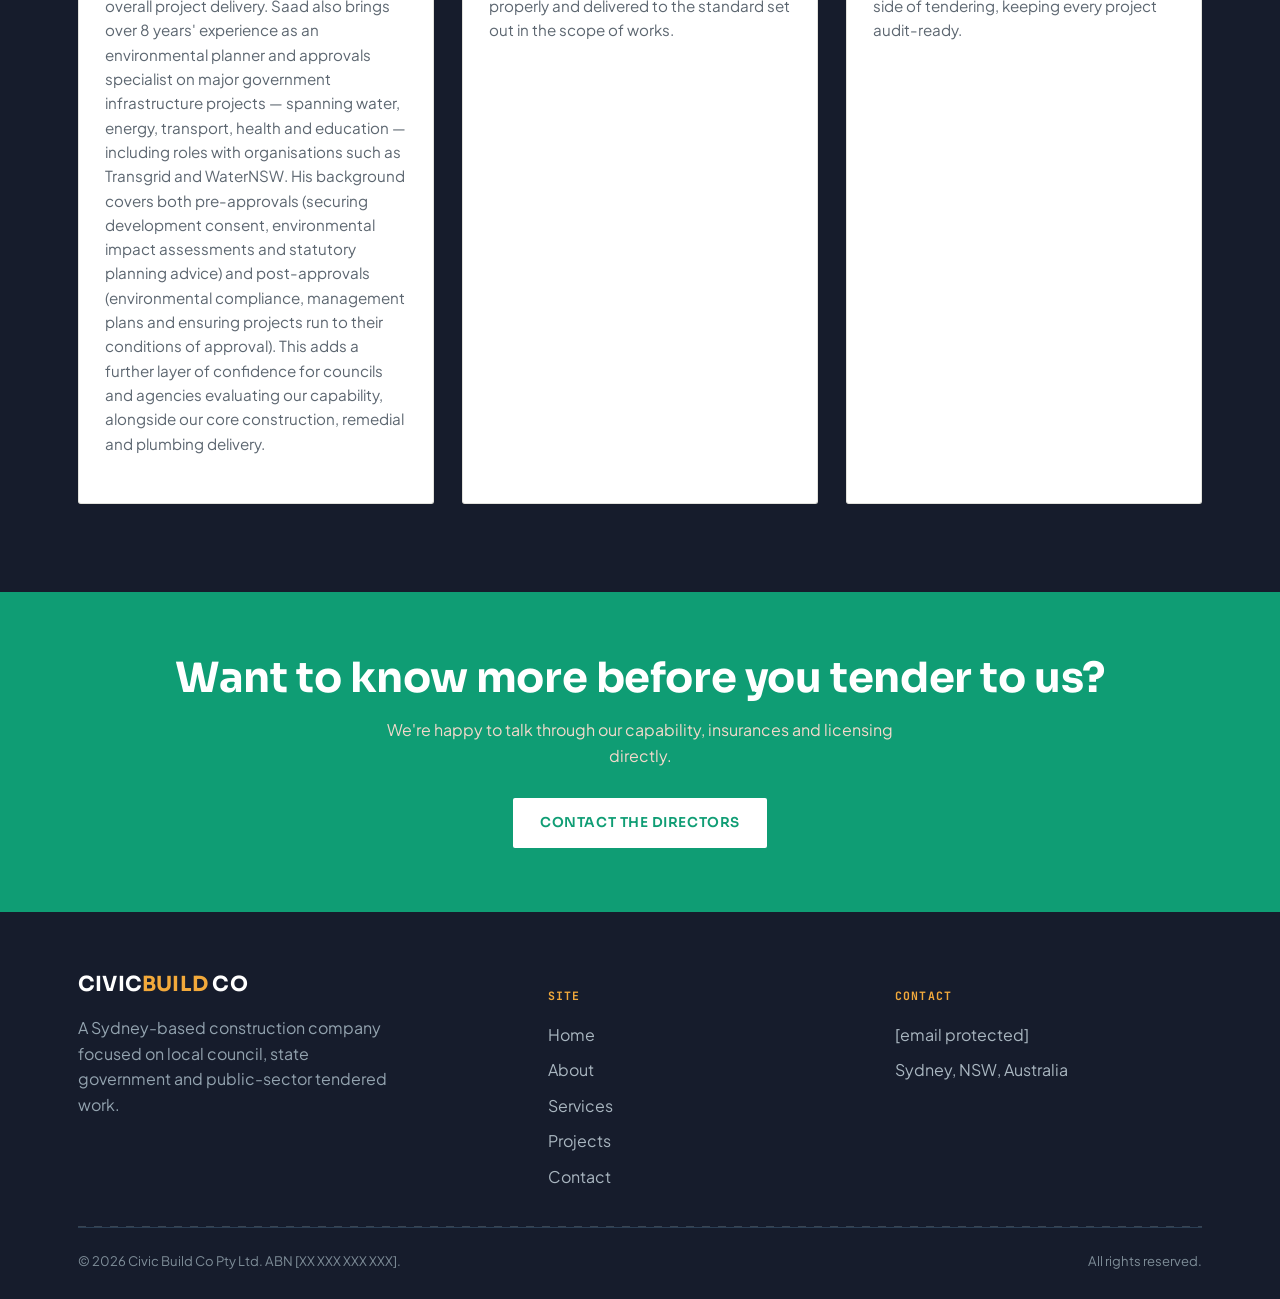
==== commit d3d6d93a: "Add files via upload" ====
--- a/about.html
+++ b/about.html
@@ -46,7 +46,7 @@
         <div>
           <span class="eyebrow">Our Story</span>
           <h2 style="margin-top:14px; font-size:2rem;">Formed with a clear purpose</h2>
-          <p style="color:var(--steel); margin-top:18px;">Civic Build Co is a newly established company. Saad Khan, Chris Gatt and Erkan Erten came together to form a dedicated construction business rather than continuing to operate independently — combining their individual backgrounds in construction, civil works and compliance under one company built specifically to tender for and deliver local council and government contracts.</p>
+          <p style="color:var(--steel); margin-top:18px;">Civic Build Co is a newly established company. Saad Khan, Chris Gatt and Erkan Erten came together to form a dedicated construction business rather than continuing to operate independently — combining close to 40 years of individual experience across construction, civil works, compliance, and planning &amp; environmental approvals under one company built specifically to tender for and deliver local council and government contracts.</p>
           <p style="color:var(--steel); margin-top:14px;">As a new entity, Civic Build Co is building its own project history from the ground up. The experience our directors bring individually — including hands-on renovation trade work across bathrooms, kitchens, laundries and full home projects, alongside civil, remedial and safety compliance experience — is what stands behind every tender we submit, and every job we take on.</p>
         </div>
         <div>
@@ -91,7 +91,7 @@
           <div class="director-body">
             <span class="role">Director</span>
             <h3>Saad Khan</h3>
-            <p>Leads client and stakeholder relationships, tender submissions, and overall project delivery — the primary point of contact for councils and agencies.</p>
+            <p>Leads client and stakeholder relationships, tender submissions, and overall project delivery. Saad also brings over 8 years' experience as an environmental planner and approvals specialist on major government infrastructure projects — spanning water, energy, transport, health and education — including roles with organisations such as Transgrid and WaterNSW. His background covers both pre-approvals (securing development consent, environmental impact assessments and statutory planning advice) and post-approvals (environmental compliance, management plans and ensuring projects run to their conditions of approval). This adds a further layer of confidence for councils and agencies evaluating our capability, alongside our core construction, remedial and plumbing delivery.</p>
           </div>
         </div>
         <div class="director">
@@ -144,8 +144,7 @@
       <div>
         <h5>Contact</h5>
         <ul>
-          <li>[email protected]</li>
-          <li>(02) XXXX XXXX</li>
+          <li><a href="mailto:[email protected]">[email protected]</a></li>
           <li>Sydney, NSW, Australia</li>
         </ul>
       </div>
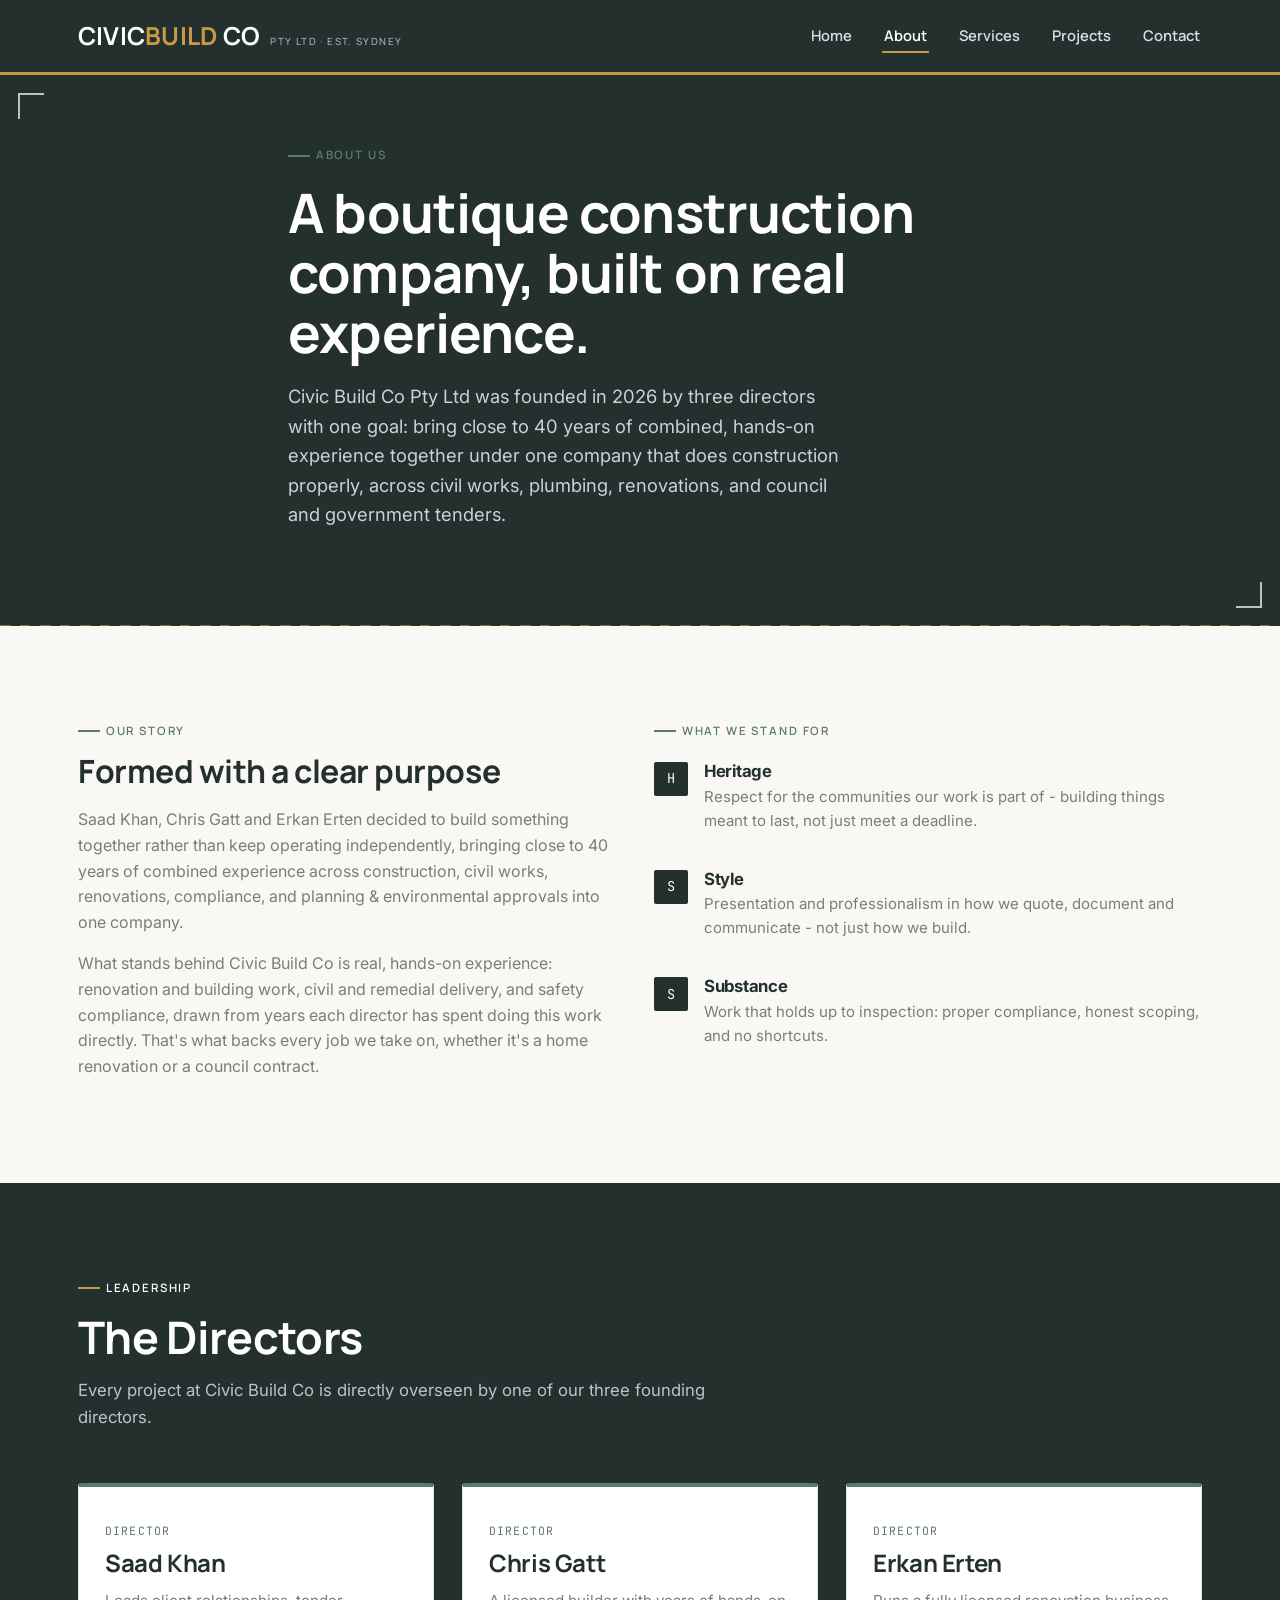
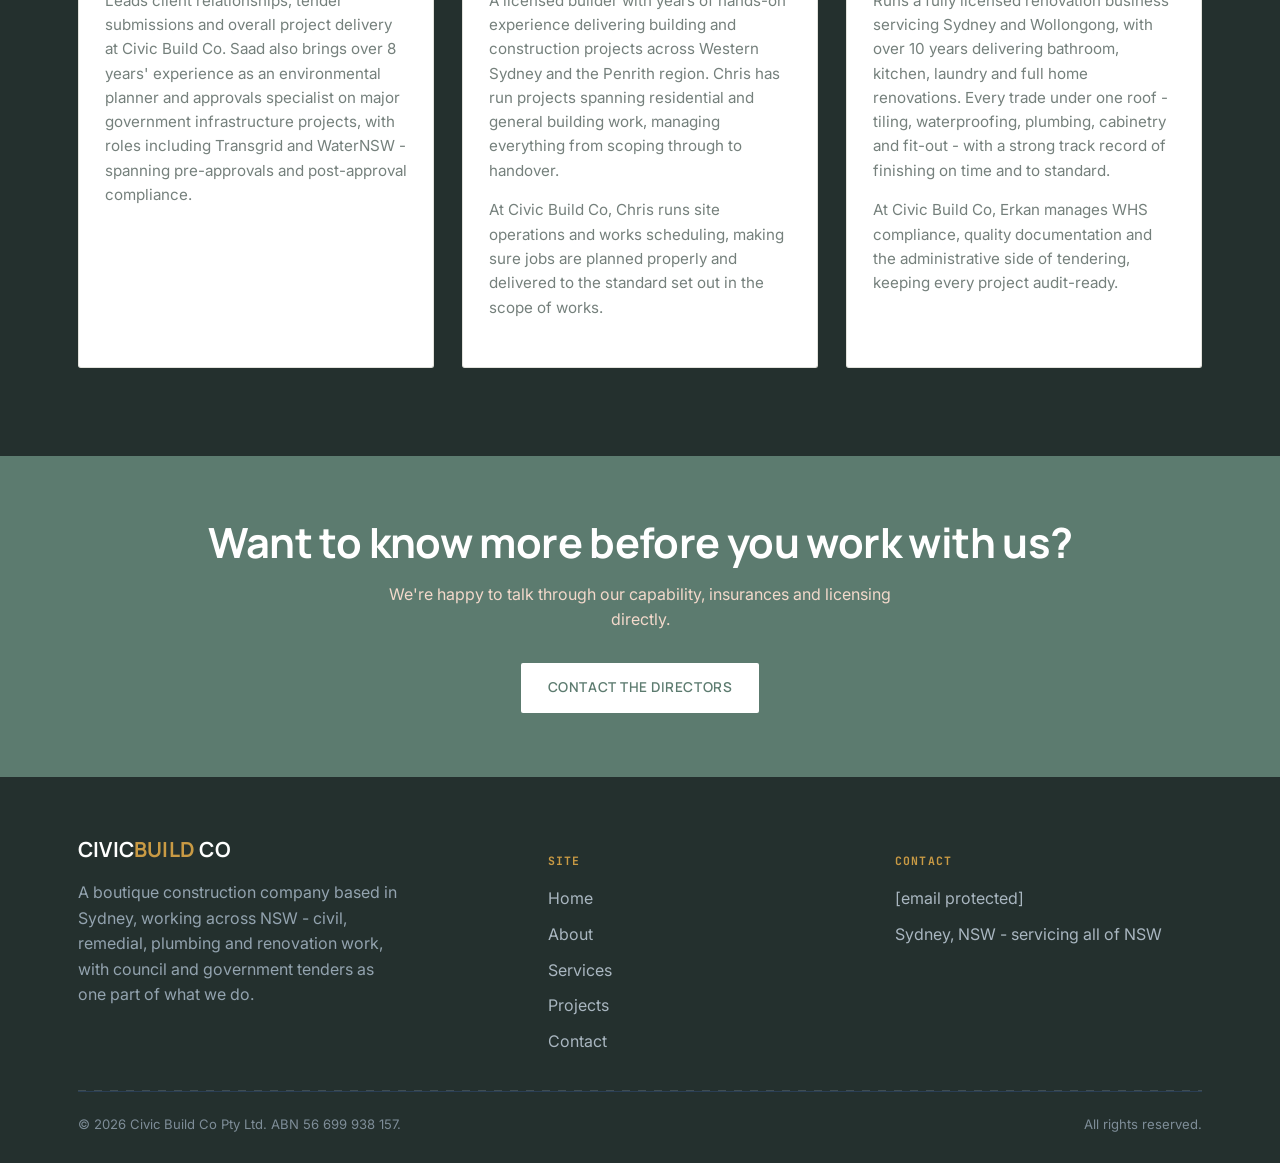
==== commit 1d7deebd: "Add files via upload" ====
--- a/about.html
+++ b/about.html
@@ -4,7 +4,7 @@
 <meta charset="UTF-8">
 <meta name="viewport" content="width=device-width, initial-scale=1.0">
 <title>About | Civic Build Co</title>
-<meta name="description" content="Meet Civic Build Co — a Sydney-based construction company founded by three directors focused on local council and government tendered works.">
+<meta name="description" content="Meet Civic Build Co - a boutique construction company based in Sydney, working across NSW, with close to 40 years of combined director experience.">
 <link rel="stylesheet" href="styles.css">
 <noscript><style>.grid > *, .section-head, .cta-band .wrap, .info-block{opacity:1 !important; transform:none !important;}</style></noscript>
 </head>
@@ -35,8 +35,8 @@
     <div class="regmark br"></div>
     <div class="wrap hero-inner">
       <span class="eyebrow">About Us</span>
-      <h1 style="font-size: clamp(2.2rem, 5vw, 3.4rem);">A new company, built on real experience.</h1>
-      <p class="lede">Civic Build Co Pty Ltd was founded in 2026 by three directors who set out to build a construction company purpose-fit for the way councils and government agencies actually procure work.</p>
+      <h1 style="font-size: clamp(2.2rem, 5vw, 3.4rem);">A boutique construction company, built on real experience.</h1>
+      <p class="lede">Civic Build Co Pty Ltd was founded in 2026 by three directors with one goal: bring close to 40 years of combined, hands-on experience together under one company that does construction properly, across civil works, plumbing, renovations, and council and government tenders.</p>
     </div>
   </section>
 
@@ -46,8 +46,8 @@
         <div>
           <span class="eyebrow">Our Story</span>
           <h2 style="margin-top:14px; font-size:2rem;">Formed with a clear purpose</h2>
-          <p style="color:var(--steel); margin-top:18px;">Civic Build Co is a newly established company. Saad Khan, Chris Gatt and Erkan Erten came together to form a dedicated construction business rather than continuing to operate independently — combining close to 40 years of individual experience across construction, civil works, compliance, and planning &amp; environmental approvals under one company built specifically to tender for and deliver local council and government contracts.</p>
-          <p style="color:var(--steel); margin-top:14px;">As a new entity, Civic Build Co is building its own project history from the ground up. The experience our directors bring individually — including hands-on renovation trade work across bathrooms, kitchens, laundries and full home projects, alongside civil, remedial and safety compliance experience — is what stands behind every tender we submit, and every job we take on.</p>
+          <p style="color:var(--steel); margin-top:18px;">Saad Khan, Chris Gatt and Erkan Erten decided to build something together rather than keep operating independently, bringing close to 40 years of combined experience across construction, civil works, renovations, compliance, and planning &amp; environmental approvals into one company.</p>
+          <p style="color:var(--steel); margin-top:14px;">What stands behind Civic Build Co is real, hands-on experience: renovation and building work, civil and remedial delivery, and safety compliance, drawn from years each director has spent doing this work directly. That's what backs every job we take on, whether it's a home renovation or a council contract.</p>
         </div>
         <div>
           <span class="eyebrow">What We Stand For</span>
@@ -56,21 +56,21 @@
               <span class="value-num" style="background:var(--ink);">H</span>
               <div>
                 <h4>Heritage</h4>
-                <p>Respect for the councils and communities our work is part of — building things meant to last, not just meet a deadline.</p>
+                <p>Respect for the communities our work is part of - building things meant to last, not just meet a deadline.</p>
               </div>
             </li>
             <li>
               <span class="value-num" style="background:var(--ink);">S</span>
               <div>
                 <h4>Style</h4>
-                <p>Presentation and professionalism in how we tender, document and communicate — not just how we build.</p>
+                <p>Presentation and professionalism in how we quote, document and communicate - not just how we build.</p>
               </div>
             </li>
             <li>
               <span class="value-num" style="background:var(--ink);">S</span>
               <div>
                 <h4>Substance</h4>
-                <p>Work that holds up to inspection: proper compliance, honest scoping, and no shortcuts on public infrastructure.</p>
+                <p>Work that holds up to inspection: proper compliance, honest scoping, and no shortcuts.</p>
               </div>
             </li>
           </ul>
@@ -91,21 +91,23 @@
           <div class="director-body">
             <span class="role">Director</span>
             <h3>Saad Khan</h3>
-            <p>Leads client and stakeholder relationships, tender submissions, and overall project delivery. Saad also brings over 8 years' experience as an environmental planner and approvals specialist on major government infrastructure projects — spanning water, energy, transport, health and education — including roles with organisations such as Transgrid and WaterNSW. His background covers both pre-approvals (securing development consent, environmental impact assessments and statutory planning advice) and post-approvals (environmental compliance, management plans and ensuring projects run to their conditions of approval). This adds a further layer of confidence for councils and agencies evaluating our capability, alongside our core construction, remedial and plumbing delivery.</p>
+            <p>Leads client relationships, tender submissions and overall project delivery at Civic Build Co. Saad also brings over 8 years' experience as an environmental planner and approvals specialist on major government infrastructure projects, with roles including Transgrid and WaterNSW - spanning pre-approvals and post-approval compliance.</p>
           </div>
         </div>
         <div class="director">
           <div class="director-body">
             <span class="role">Director</span>
             <h3>Chris Gatt</h3>
-            <p>Runs site operations and works scheduling, ensuring jobs are planned properly and delivered to the standard set out in the scope of works.</p>
+            <p>A licensed builder with years of hands-on experience delivering building and construction projects across Western Sydney and the Penrith region. Chris has run projects spanning residential and general building work, managing everything from scoping through to handover.</p>
+            <p>At Civic Build Co, Chris runs site operations and works scheduling, making sure jobs are planned properly and delivered to the standard set out in the scope of works.</p>
           </div>
         </div>
         <div class="director">
           <div class="director-body">
             <span class="role">Director</span>
             <h3>Erkan Erten</h3>
-            <p>Manages WHS compliance, quality documentation and the administrative side of tendering, keeping every project audit-ready.</p>
+            <p>Runs a fully licensed renovation business servicing Sydney and Wollongong, with over 10 years delivering bathroom, kitchen, laundry and full home renovations. Every trade under one roof - tiling, waterproofing, plumbing, cabinetry and fit-out - with a strong track record of finishing on time and to standard.</p>
+            <p>At Civic Build Co, Erkan manages WHS compliance, quality documentation and the administrative side of tendering, keeping every project audit-ready.</p>
           </div>
         </div>
       </div>
@@ -114,7 +116,7 @@
 
   <section class="cta-band">
     <div class="wrap">
-      <h2>Want to know more before you tender to us?</h2>
+      <h2>Want to know more before you work with us?</h2>
       <p>We're happy to talk through our capability, insurances and licensing directly.</p>
       <div class="cta-row">
         <a href="contact.html" class="btn btn-amber" style="background:var(--white); color:var(--rust);">Contact the directors</a>
@@ -129,7 +131,7 @@
     <div class="footer-grid">
       <div>
         <span class="brand-mark" style="font-size:1.3rem;">CIVIC<span>BUILD</span> CO</span>
-        <p style="margin-top:14px; max-width:320px; color:#93A3AF;">A Sydney-based construction company focused on local council, state government and public-sector tendered work.</p>
+        <p style="margin-top:14px; max-width:320px; color:#93A3AF;">A boutique construction company based in Sydney, working across NSW - civil, remedial, plumbing and renovation work, with council and government tenders as one part of what we do.</p>
       </div>
       <div>
         <h5>Site</h5>
@@ -145,13 +147,13 @@
         <h5>Contact</h5>
         <ul>
           <li><a href="mailto:[email protected]">[email protected]</a></li>
-          <li>Sydney, NSW, Australia</li>
+          <li>Sydney, NSW - servicing all of NSW</li>
         </ul>
       </div>
     </div>
     <hr class="dashline">
     <div class="footer-bottom">
-      <span>© 2026 Civic Build Co Pty Ltd. ABN [XX XXX XXX XXX].</span>
+      <span>© 2026 Civic Build Co Pty Ltd. ABN 56 699 938 157.</span>
       <span>All rights reserved.</span>
     </div>
   </div>
--- a/styles.css
+++ b/styles.css
@@ -1,27 +1,27 @@
 /* ============================================================
    CIVIC BUILD CO — Design tokens
-   Palette: Deep Indigo-Charcoal / Cool Concrete / Emerald / Amber / Steel
-   Display: Sora (contemporary geometric sans, confident headlines)
-   Body: Plus Jakarta Sans (warm, modern, highly legible)
+   Palette: Soft Charcoal-Navy / Warm Cream / Muted Sage / Soft Gold
+   Display: Manrope (contemporary, clean, quietly confident)
+   Body: Inter (neutral, modern, highly legible)
    Utility: JetBrains Mono (spec / tender reference codes)
    ============================================================ */
 
-@import url('https://fonts.googleapis.com/css2?family=Sora:wght@500;600;700;800&family=Plus+Jakarta+Sans:wght@400;500;600;700&family=JetBrains+Mono:wght@500;600&display=swap');
+@import url('https://fonts.googleapis.com/css2?family=Manrope:wght@500;600;700;800&family=Inter:wght@400;500;600;700&family=JetBrains+Mono:wght@500;600&display=swap');
 
 :root{
-  --ink:        #161C2C;   /* deep indigo-charcoal - nav, headers, footer */
-  --ink-2:      #232C42;   /* lighter panel tone */
-  --concrete:   #F1F2EE;   /* page background - cool light grey */
-  --concrete-2: #F7F7F3;   /* section-alt background */
-  --rust:       #0F9D74;   /* primary accent - emerald */
-  --amber:      #F2A93B;   /* secondary accent - warm amber, CTAs */
-  --steel:      #5C6670;   /* secondary text, rules */
-  --charcoal:   #1B2230;   /* body text */
+  --ink:        #24302E;   /* soft charcoal-navy - nav, headers, footer */
+  --ink-2:      #303F3C;   /* lighter panel tone */
+  --concrete:   #FAF8F4;   /* page background - warm cream */
+  --concrete-2: #FFFFFF;   /* section-alt background */
+  --rust:       #5C7B6F;   /* primary accent - muted sage */
+  --amber:      #C99A44;   /* secondary accent - soft gold, CTAs */
+  --steel:      #75807C;   /* secondary text, rules */
+  --charcoal:   #2A322F;   /* body text */
   --white:      #FFFFFF;
 
-  --display: 'Sora', sans-serif;
-  --label:   'Sora', sans-serif;
-  --body:    'Plus Jakarta Sans', sans-serif;
+  --display: 'Manrope', sans-serif;
+  --label:   'Manrope', sans-serif;
+  --body:    'Inter', sans-serif;
   --mono:    'JetBrains Mono', monospace;
 
   --max: 1180px;
@@ -46,8 +46,8 @@
 h1,h2,h3,h4{
   font-family: var(--display);
   font-weight: 700;
-  letter-spacing: -0.01em;
-  line-height: 1.08;
+  letter-spacing: -0.015em;
+  line-height: 1.1;
   margin: 0;
   color: var(--ink);
 }
@@ -594,6 +594,36 @@
   border-radius: 999px;
 }
 
+/* project photo — shows the real image once uploaded, or a clear placeholder if not */
+.project-photo{
+  position:relative;
+  aspect-ratio: 4/3;
+  overflow:hidden;
+  background: repeating-linear-gradient(135deg, #E4E0D4 0 2px, var(--concrete-2) 2px 14px);
+}
+.project-photo img{
+  width:100%; height:100%;
+  object-fit: cover;
+  display:block;
+}
+.project-photo .img-missing-label{
+  display:none;
+  position:absolute; inset:0;
+  flex-direction:column;
+  align-items:center;
+  justify-content:center;
+  gap:6px;
+  text-align:center;
+  padding:16px;
+  border: 1px dashed var(--steel);
+  color: var(--steel);
+  font-family: var(--mono);
+  font-size: 0.68rem;
+  letter-spacing:0.06em;
+  text-transform:uppercase;
+}
+.project-photo.img-missing .img-missing-label{ display:flex; }
+
 .skip-link{
   position:absolute; left:-999px; top:auto;
   background:var(--amber); color:var(--ink); padding:10px 16px; z-index:100;
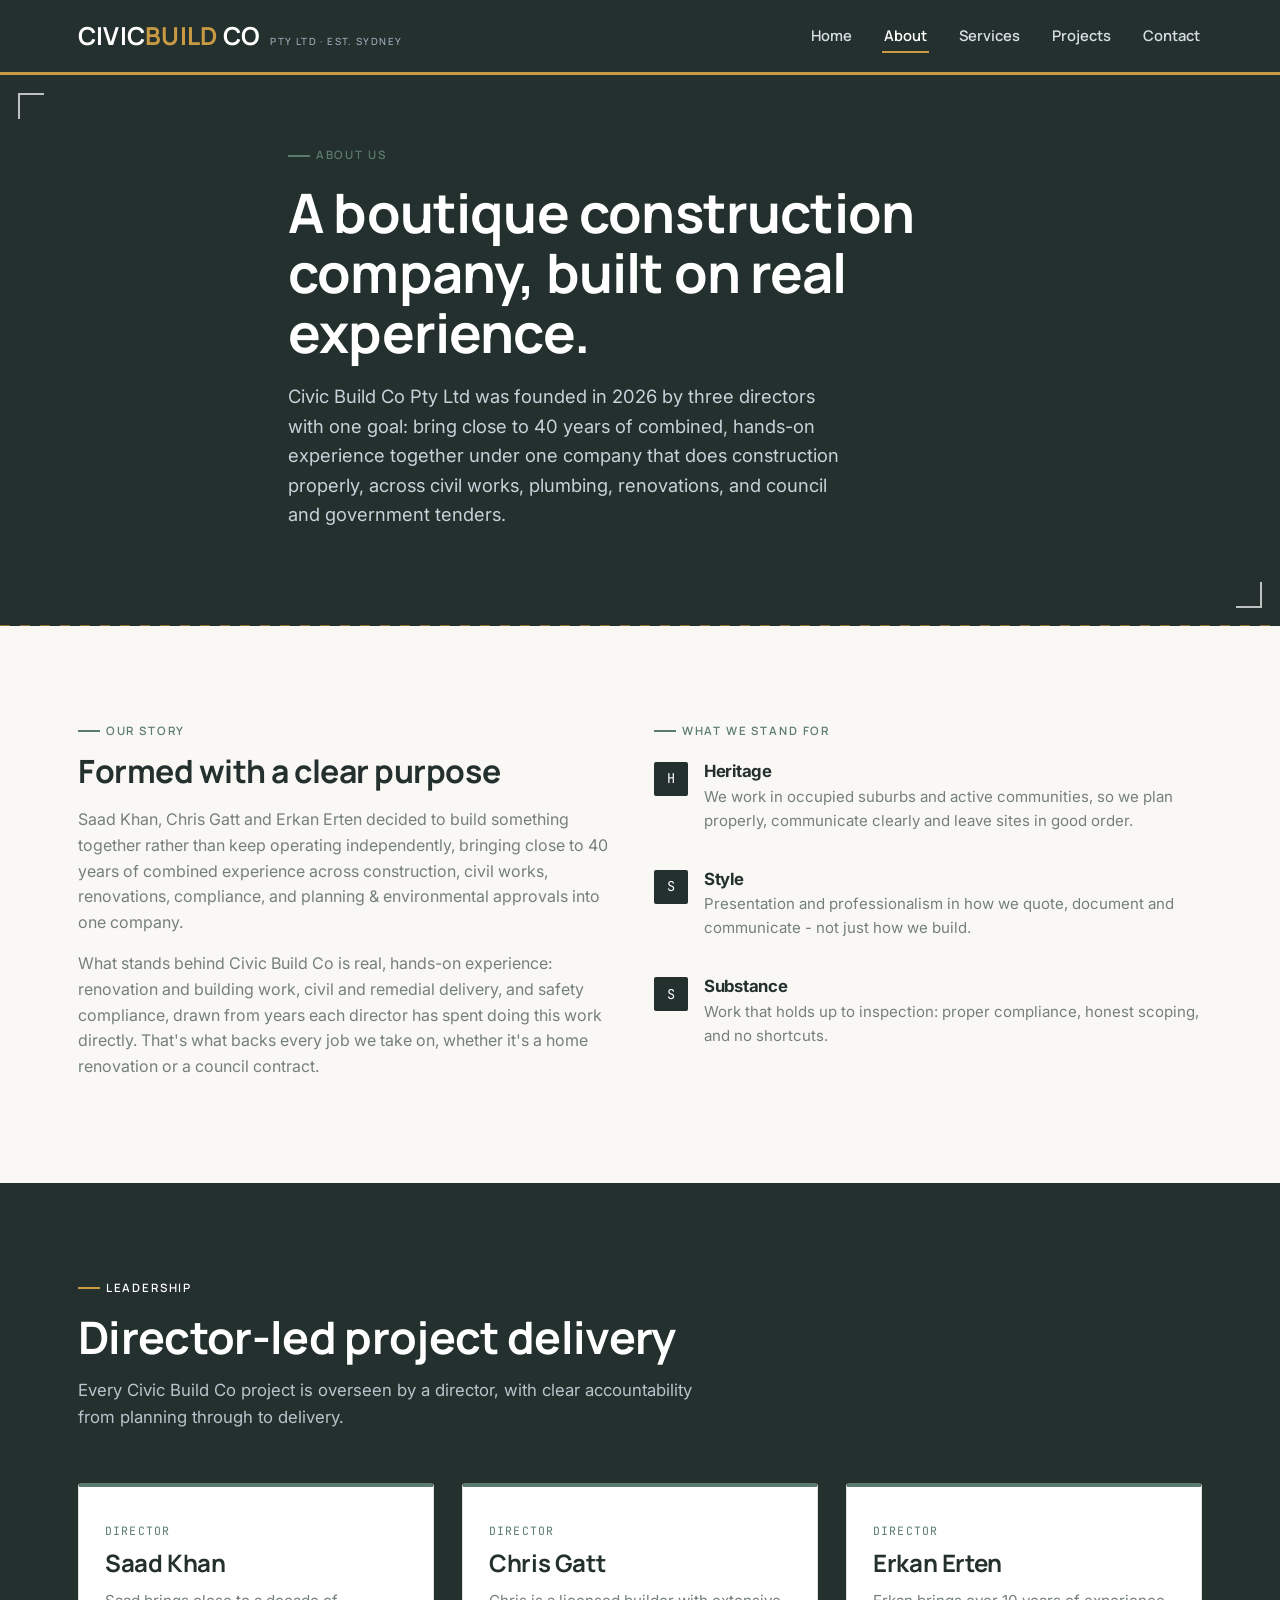
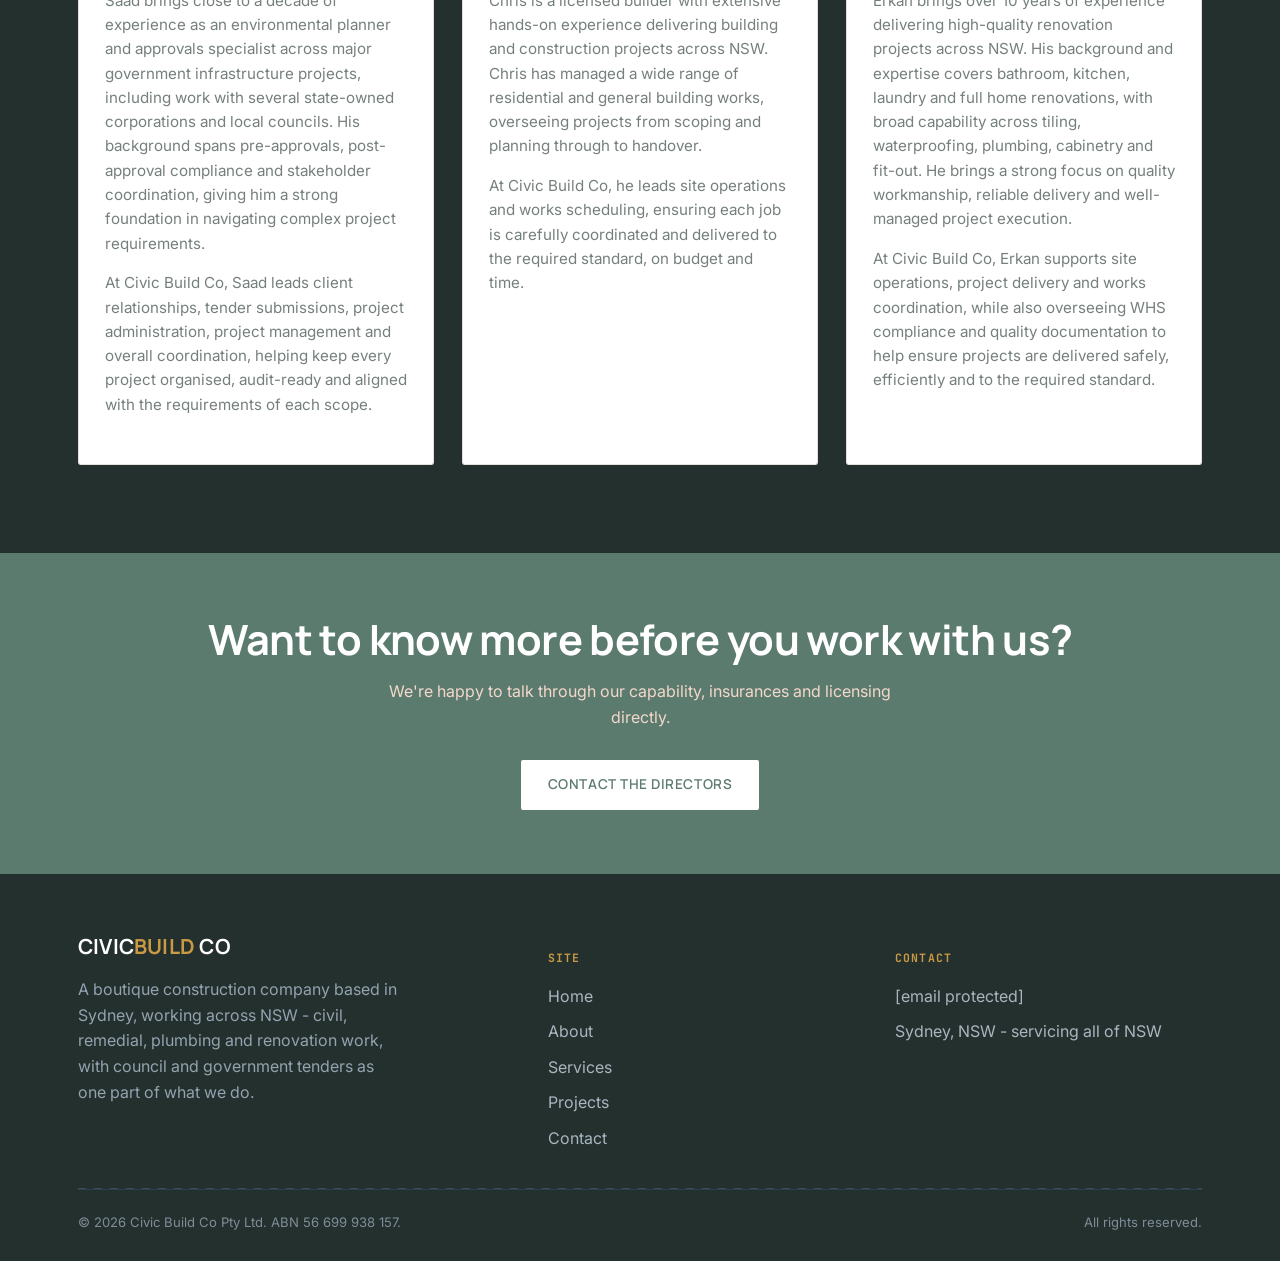
==== commit 027be8c1: "Add files via upload" ====
--- a/about.html
+++ b/about.html
@@ -56,7 +56,7 @@
               <span class="value-num" style="background:var(--ink);">H</span>
               <div>
                 <h4>Heritage</h4>
-                <p>Respect for the communities our work is part of - building things meant to last, not just meet a deadline.</p>
+                <p>We work in occupied suburbs and active communities, so we plan properly, communicate clearly and leave sites in good order.</p>
               </div>
             </li>
             <li>
@@ -83,31 +83,32 @@
     <div class="wrap">
       <div class="section-head">
         <span class="eyebrow">Leadership</span>
-        <h2>The Directors</h2>
-        <p>Every project at Civic Build Co is directly overseen by one of our three founding directors.</p>
+        <h2>Director-led project delivery</h2>
+        <p>Every Civic Build Co project is overseen by a director, with clear accountability from planning through to delivery.</p>
       </div>
       <div class="grid grid-3">
         <div class="director">
           <div class="director-body">
             <span class="role">Director</span>
             <h3>Saad Khan</h3>
-            <p>Leads client relationships, tender submissions and overall project delivery at Civic Build Co. Saad also brings over 8 years' experience as an environmental planner and approvals specialist on major government infrastructure projects, with roles including Transgrid and WaterNSW - spanning pre-approvals and post-approval compliance.</p>
+            <p>Saad brings close to a decade of experience as an environmental planner and approvals specialist across major government infrastructure projects, including work with several state-owned corporations and local councils. His background spans pre-approvals, post-approval compliance and stakeholder coordination, giving him a strong foundation in navigating complex project requirements.</p>
+            <p>At Civic Build Co, Saad leads client relationships, tender submissions, project administration, project management and overall coordination, helping keep every project organised, audit-ready and aligned with the requirements of each scope.</p>
           </div>
         </div>
         <div class="director">
           <div class="director-body">
             <span class="role">Director</span>
             <h3>Chris Gatt</h3>
-            <p>A licensed builder with years of hands-on experience delivering building and construction projects across Western Sydney and the Penrith region. Chris has run projects spanning residential and general building work, managing everything from scoping through to handover.</p>
-            <p>At Civic Build Co, Chris runs site operations and works scheduling, making sure jobs are planned properly and delivered to the standard set out in the scope of works.</p>
+            <p>Chris is a licensed builder with extensive hands-on experience delivering building and construction projects across NSW. Chris has managed a wide range of residential and general building works, overseeing projects from scoping and planning through to handover.</p>
+            <p>At Civic Build Co, he leads site operations and works scheduling, ensuring each job is carefully coordinated and delivered to the required standard, on budget and time.</p>
           </div>
         </div>
         <div class="director">
           <div class="director-body">
             <span class="role">Director</span>
             <h3>Erkan Erten</h3>
-            <p>Runs a fully licensed renovation business servicing Sydney and Wollongong, with over 10 years delivering bathroom, kitchen, laundry and full home renovations. Every trade under one roof - tiling, waterproofing, plumbing, cabinetry and fit-out - with a strong track record of finishing on time and to standard.</p>
-            <p>At Civic Build Co, Erkan manages WHS compliance, quality documentation and the administrative side of tendering, keeping every project audit-ready.</p>
+            <p>Erkan brings over 10 years of experience delivering high-quality renovation projects across NSW. His background and expertise covers bathroom, kitchen, laundry and full home renovations, with broad capability across tiling, waterproofing, plumbing, cabinetry and fit-out. He brings a strong focus on quality workmanship, reliable delivery and well-managed project execution.</p>
+            <p>At Civic Build Co, Erkan supports site operations, project delivery and works coordination, while also overseeing WHS compliance and quality documentation to help ensure projects are delivered safely, efficiently and to the required standard.</p>
           </div>
         </div>
       </div>
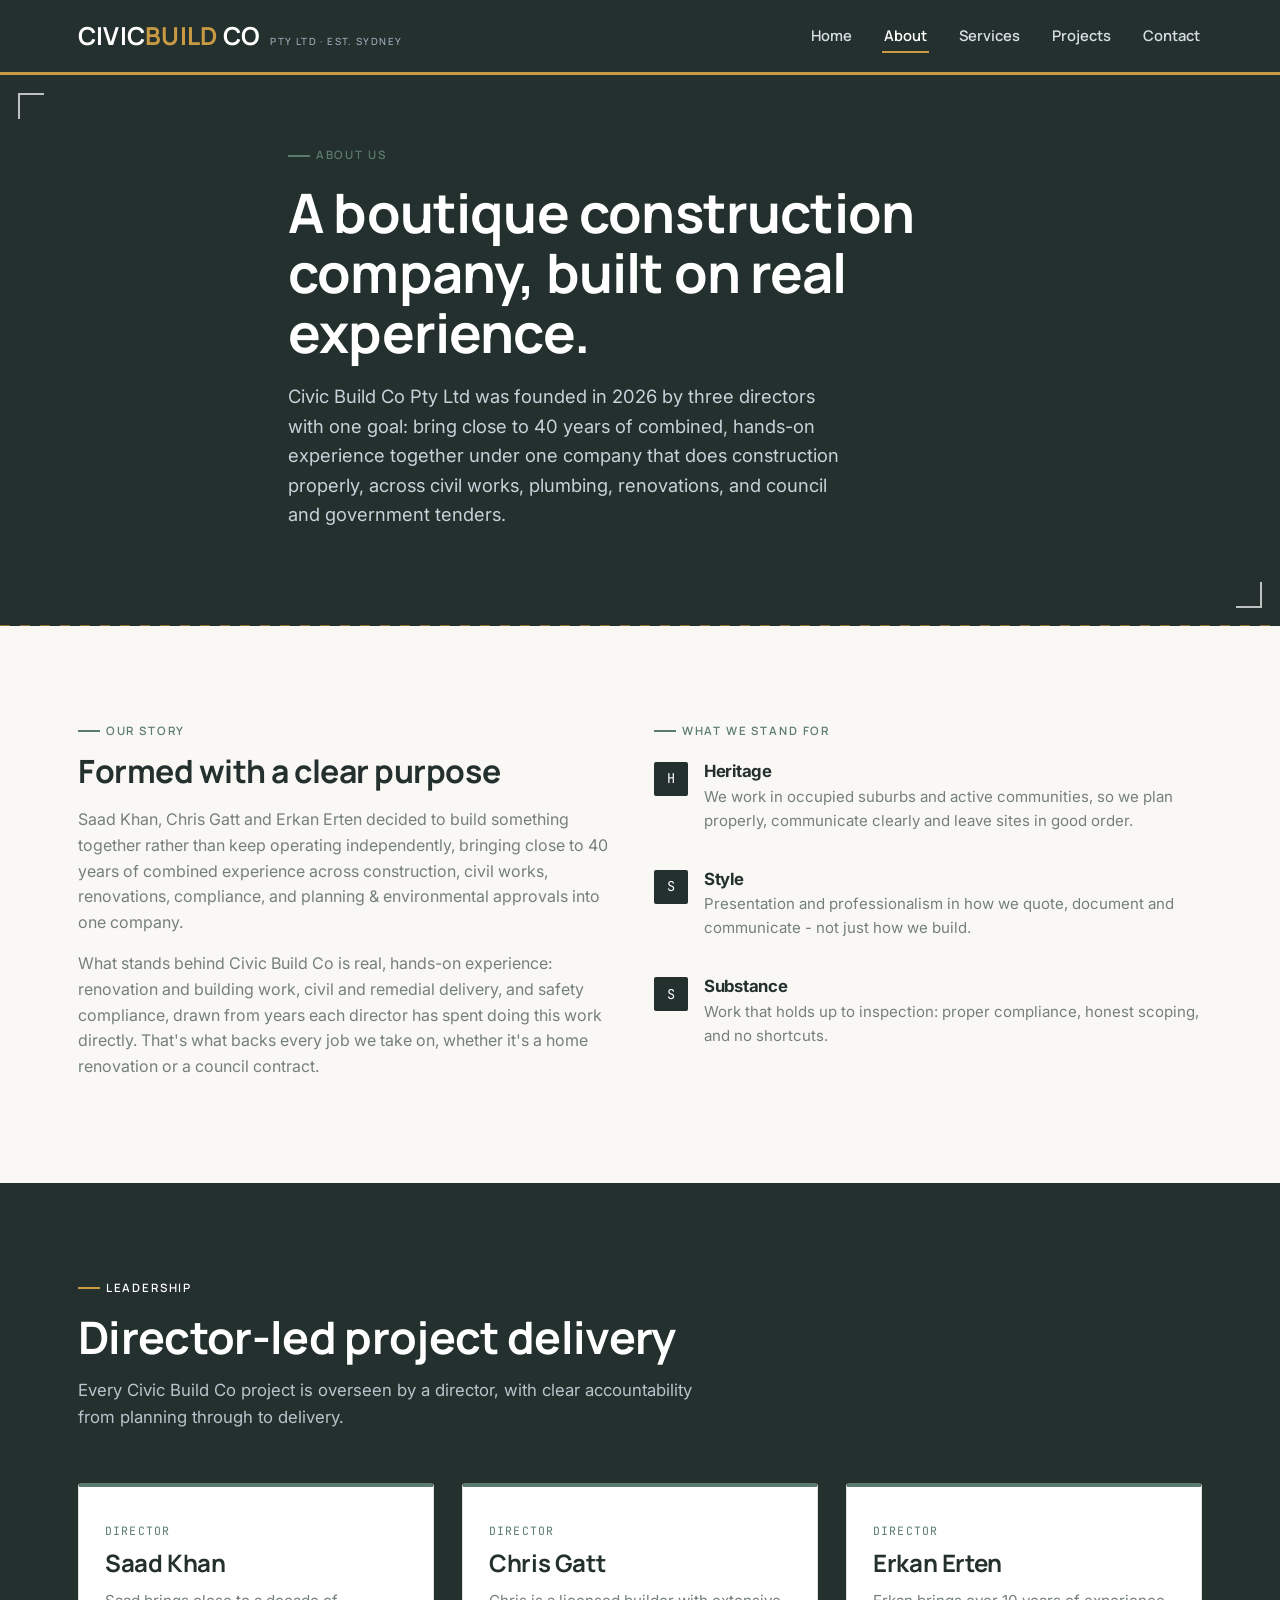
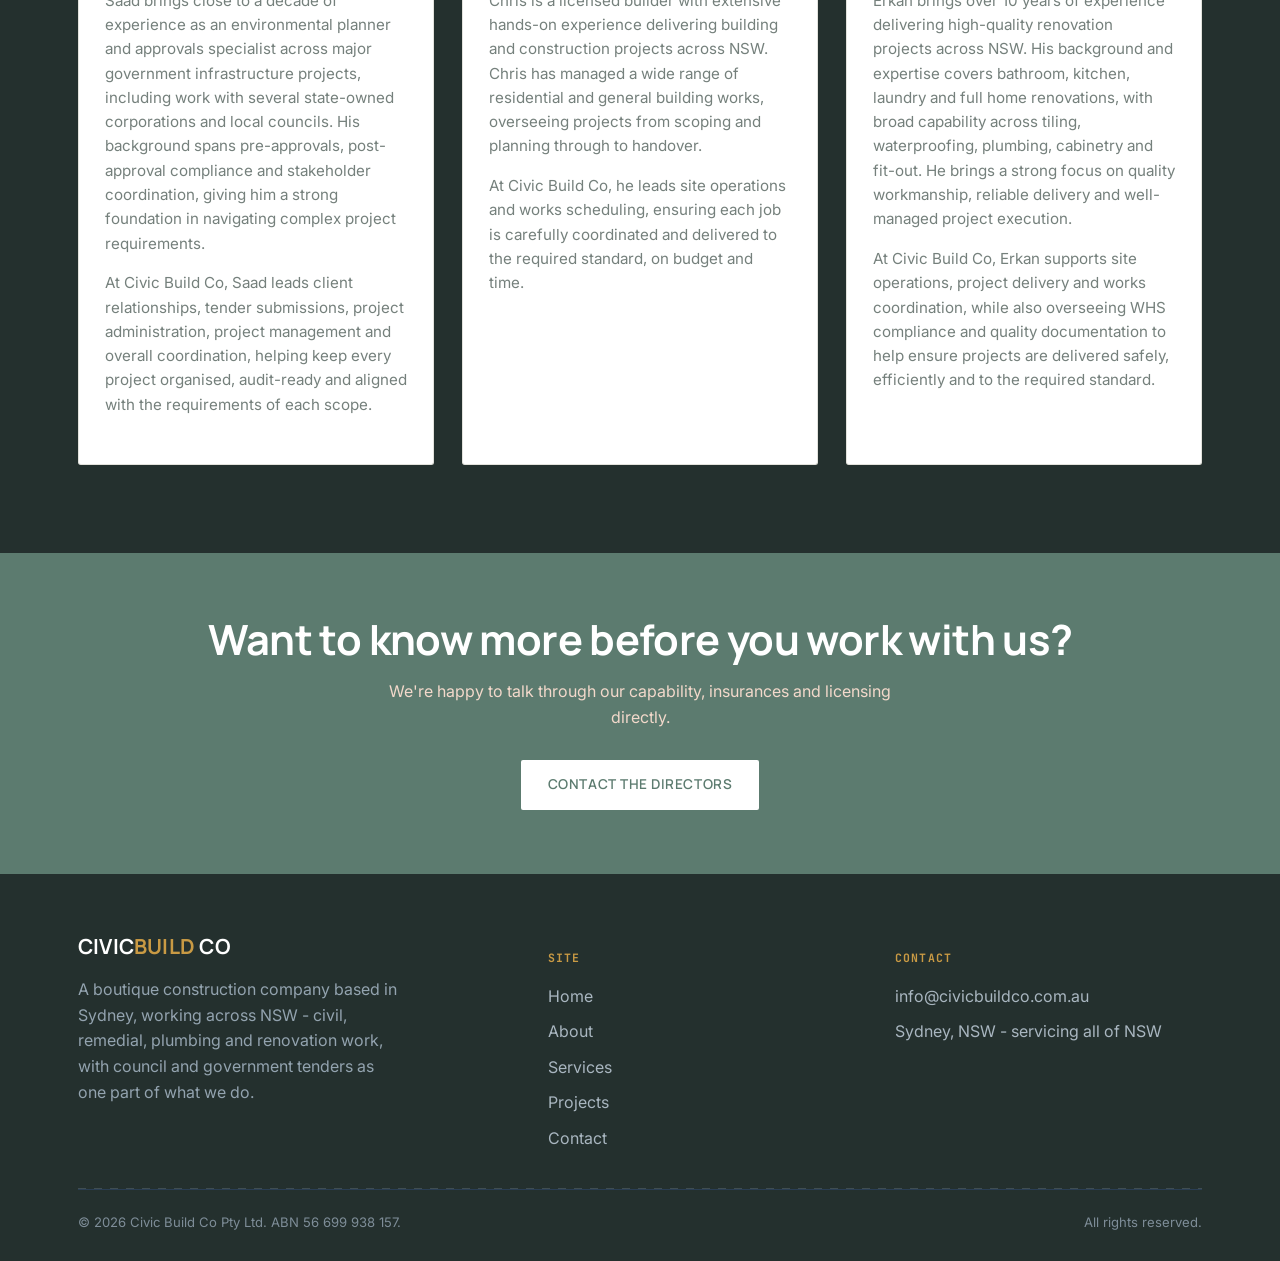
==== commit a880664d: "Add files via upload" ====
--- a/about.html
+++ b/about.html
@@ -147,7 +147,7 @@
       <div>
         <h5>Contact</h5>
         <ul>
-          <li><a href="mailto:[email protected]">[email protected]</a></li>
+          <li><a href="mailto:info@civicbuildco.com.au">info@civicbuildco.com.au</a></li>
           <li>Sydney, NSW - servicing all of NSW</li>
         </ul>
       </div>
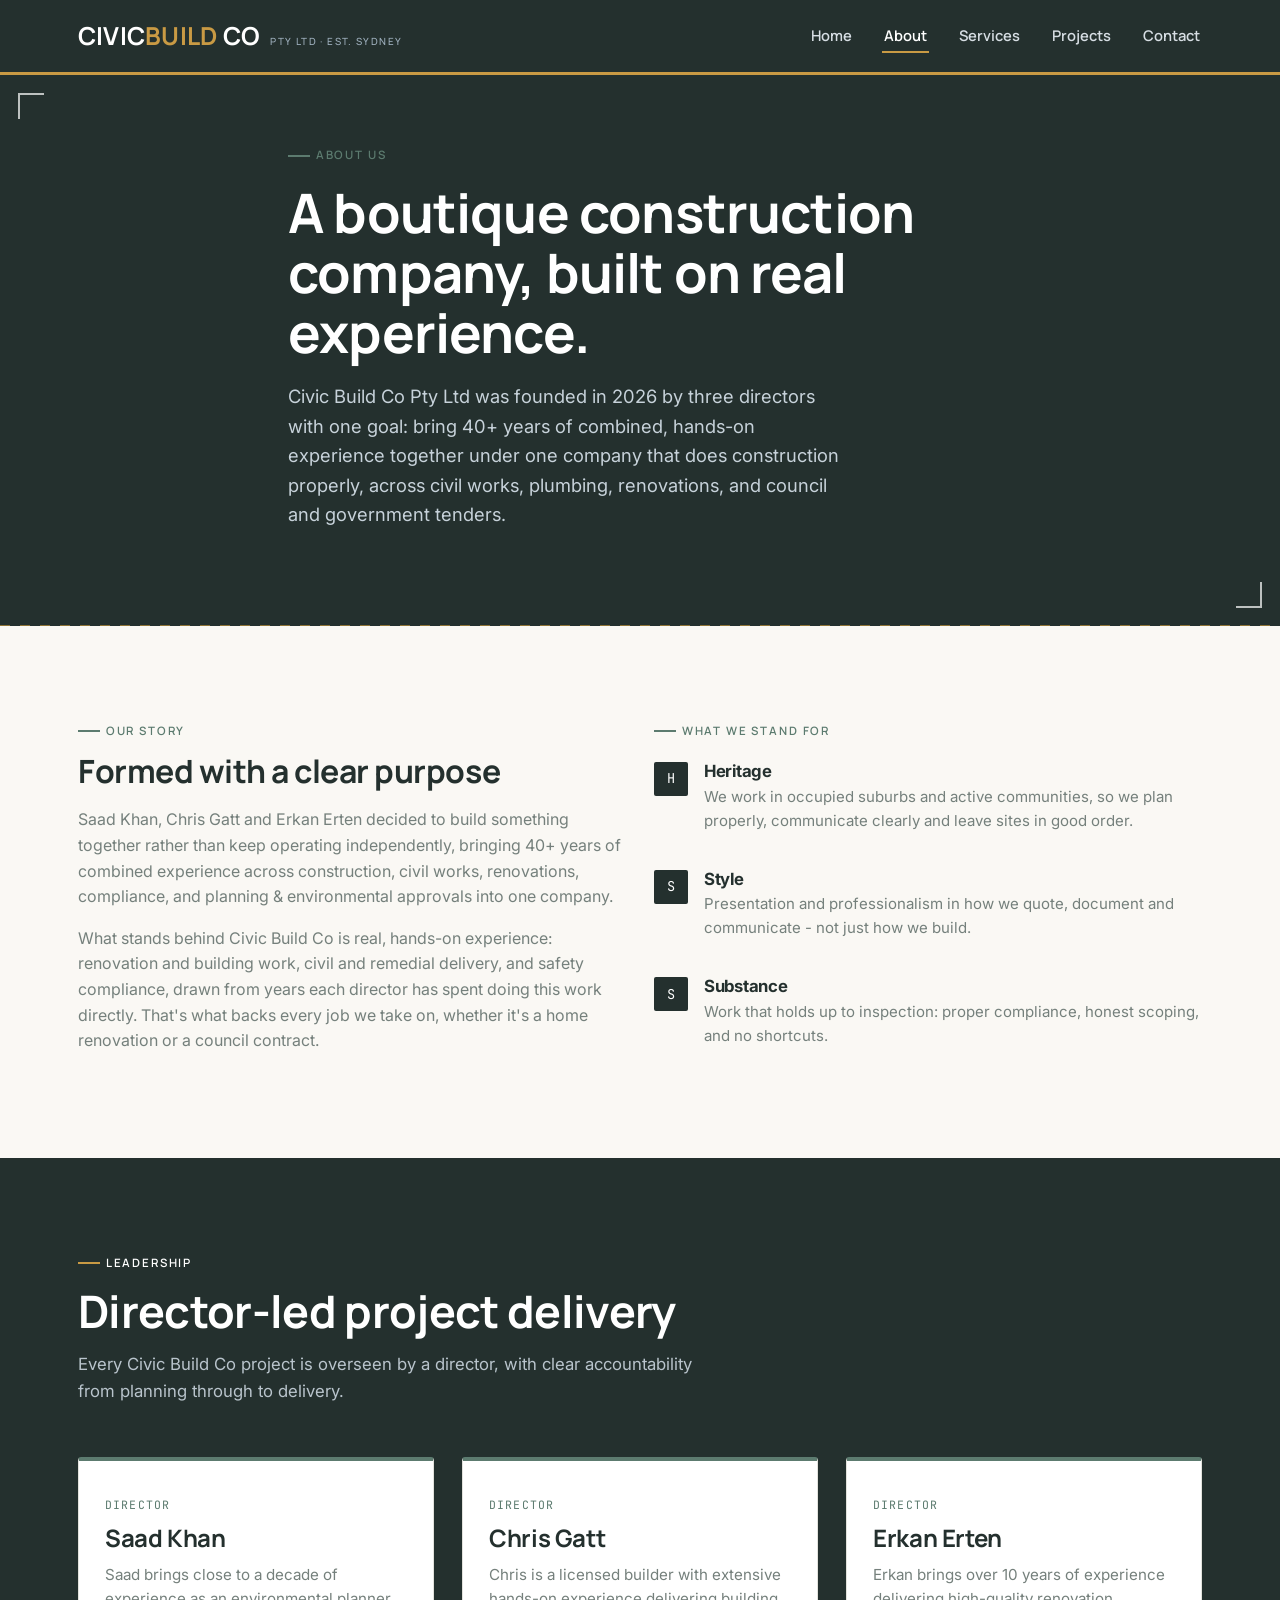
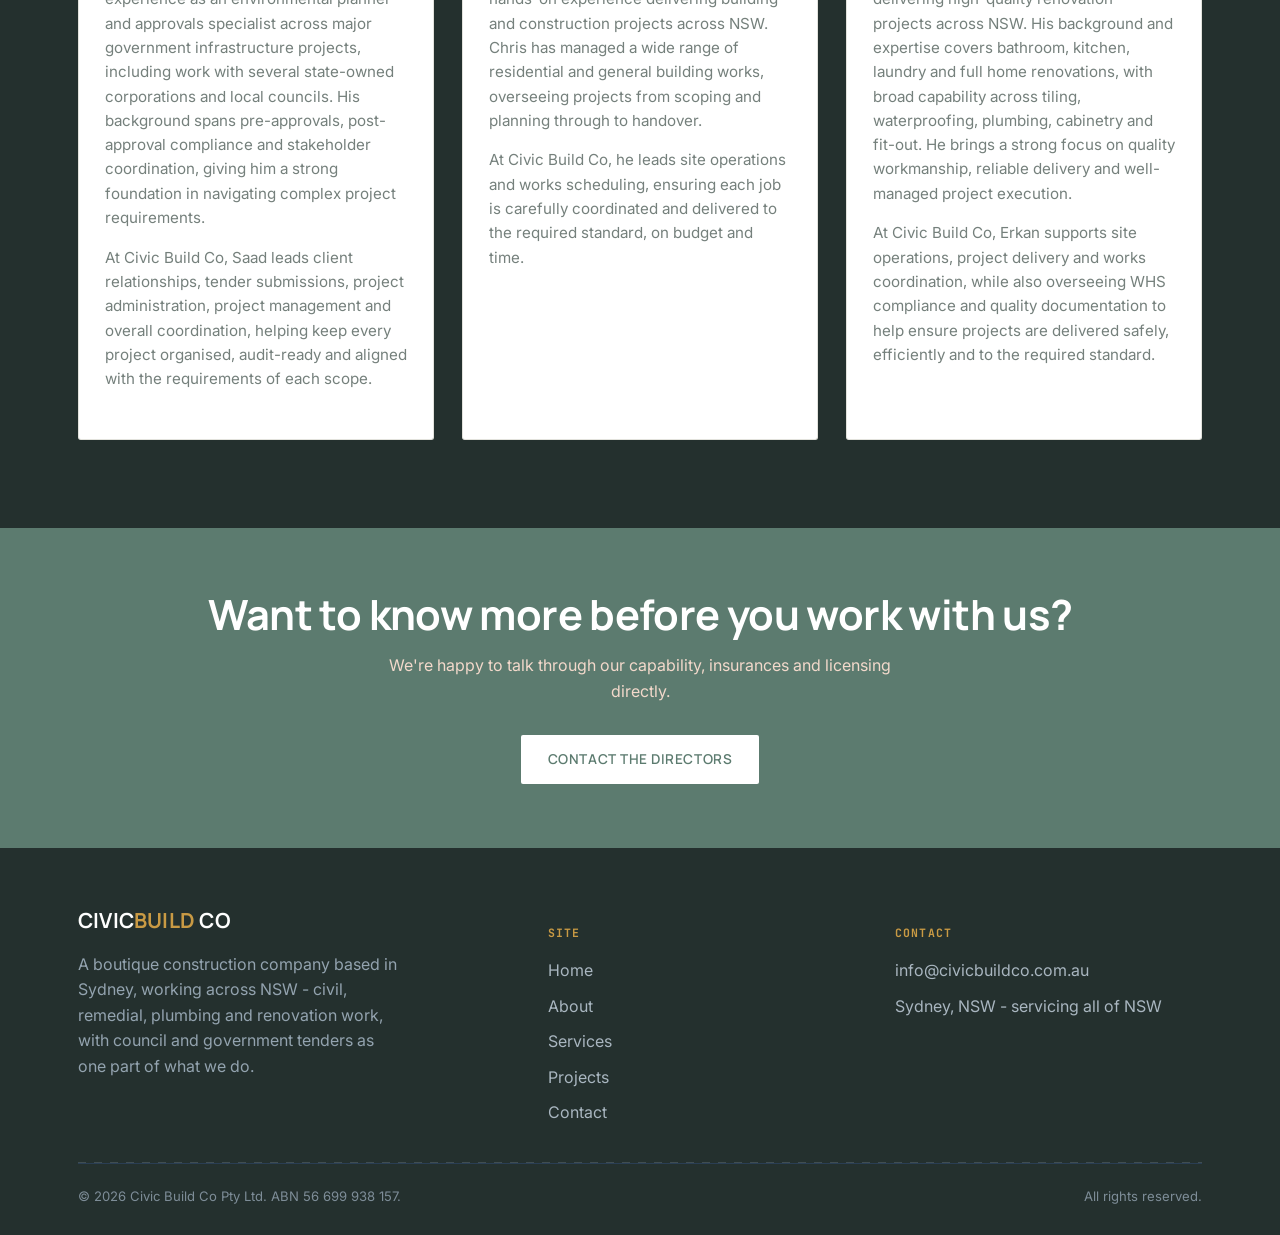
==== commit bce90889: "Add files via upload" ====
--- a/about.html
+++ b/about.html
@@ -4,7 +4,7 @@
 <meta charset="UTF-8">
 <meta name="viewport" content="width=device-width, initial-scale=1.0">
 <title>About | Civic Build Co</title>
-<meta name="description" content="Meet Civic Build Co - a boutique construction company based in Sydney, working across NSW, with close to 40 years of combined director experience.">
+<meta name="description" content="Meet Civic Build Co - a boutique construction company based in Sydney, working across NSW, with 40+ years of combined director experience.">
 <link rel="stylesheet" href="styles.css">
 <noscript><style>.grid > *, .section-head, .cta-band .wrap, .info-block{opacity:1 !important; transform:none !important;}</style></noscript>
 </head>
@@ -36,7 +36,7 @@
     <div class="wrap hero-inner">
       <span class="eyebrow">About Us</span>
       <h1 style="font-size: clamp(2.2rem, 5vw, 3.4rem);">A boutique construction company, built on real experience.</h1>
-      <p class="lede">Civic Build Co Pty Ltd was founded in 2026 by three directors with one goal: bring close to 40 years of combined, hands-on experience together under one company that does construction properly, across civil works, plumbing, renovations, and council and government tenders.</p>
+      <p class="lede">Civic Build Co Pty Ltd was founded in 2026 by three directors with one goal: bring 40+ years of combined, hands-on experience together under one company that does construction properly, across civil works, plumbing, renovations, and council and government tenders.</p>
     </div>
   </section>
 
@@ -46,7 +46,7 @@
         <div>
           <span class="eyebrow">Our Story</span>
           <h2 style="margin-top:14px; font-size:2rem;">Formed with a clear purpose</h2>
-          <p style="color:var(--steel); margin-top:18px;">Saad Khan, Chris Gatt and Erkan Erten decided to build something together rather than keep operating independently, bringing close to 40 years of combined experience across construction, civil works, renovations, compliance, and planning &amp; environmental approvals into one company.</p>
+          <p style="color:var(--steel); margin-top:18px;">Saad Khan, Chris Gatt and Erkan Erten decided to build something together rather than keep operating independently, bringing 40+ years of combined experience across construction, civil works, renovations, compliance, and planning &amp; environmental approvals into one company.</p>
           <p style="color:var(--steel); margin-top:14px;">What stands behind Civic Build Co is real, hands-on experience: renovation and building work, civil and remedial delivery, and safety compliance, drawn from years each director has spent doing this work directly. That's what backs every job we take on, whether it's a home renovation or a council contract.</p>
         </div>
         <div>
--- a/styles.css
+++ b/styles.css
@@ -519,9 +519,9 @@
 .trust-row{
   display:flex;
   flex-wrap:wrap;
-  justify-content:space-between;
-  gap: 22px 32px;
-  padding: 26px 0;
+  justify-content:center;
+  gap: 18px 36px;
+  padding: 26px 8px;
 }
 .trust-item{
   display:flex;
@@ -537,6 +537,15 @@
   border-radius: 50%;
   background: var(--rust);
   flex-shrink:0;
+}
+@media (max-width:640px){
+  .trust-row{
+    flex-direction:column;
+    align-items:center;
+    text-align:center;
+    gap:14px;
+    padding: 24px 20px;
+  }
 }
 
 /* ---------- difference grid (4-col feature list) ---------- */
@@ -630,6 +639,33 @@
 }
 .skip-link:focus{ left: 12px; top:12px; }
 
+/* ---------- home page recent-work gallery ---------- */
+.home-gallery{
+  display:grid;
+  grid-template-columns: repeat(3, 1fr);
+  gap: 16px;
+}
+.gallery-item{
+  display:block;
+  position:relative;
+  aspect-ratio: 4 / 3;
+  overflow:hidden;
+  border-radius: 4px;
+}
+.gallery-item img{
+  width:100%; height:100%;
+  object-fit: cover;
+  display:block;
+  transition: transform .35s ease;
+}
+.gallery-item:hover img{ transform: scale(1.06); }
+@media (max-width:900px){
+  .home-gallery{ grid-template-columns: repeat(2, 1fr); }
+}
+@media (max-width:560px){
+  .home-gallery{ grid-template-columns: 1fr 1fr; gap: 10px; }
+}
+
 @media (prefers-reduced-motion: reduce){
   *{ scroll-behavior: auto !important; transition:none !important; }
 }
